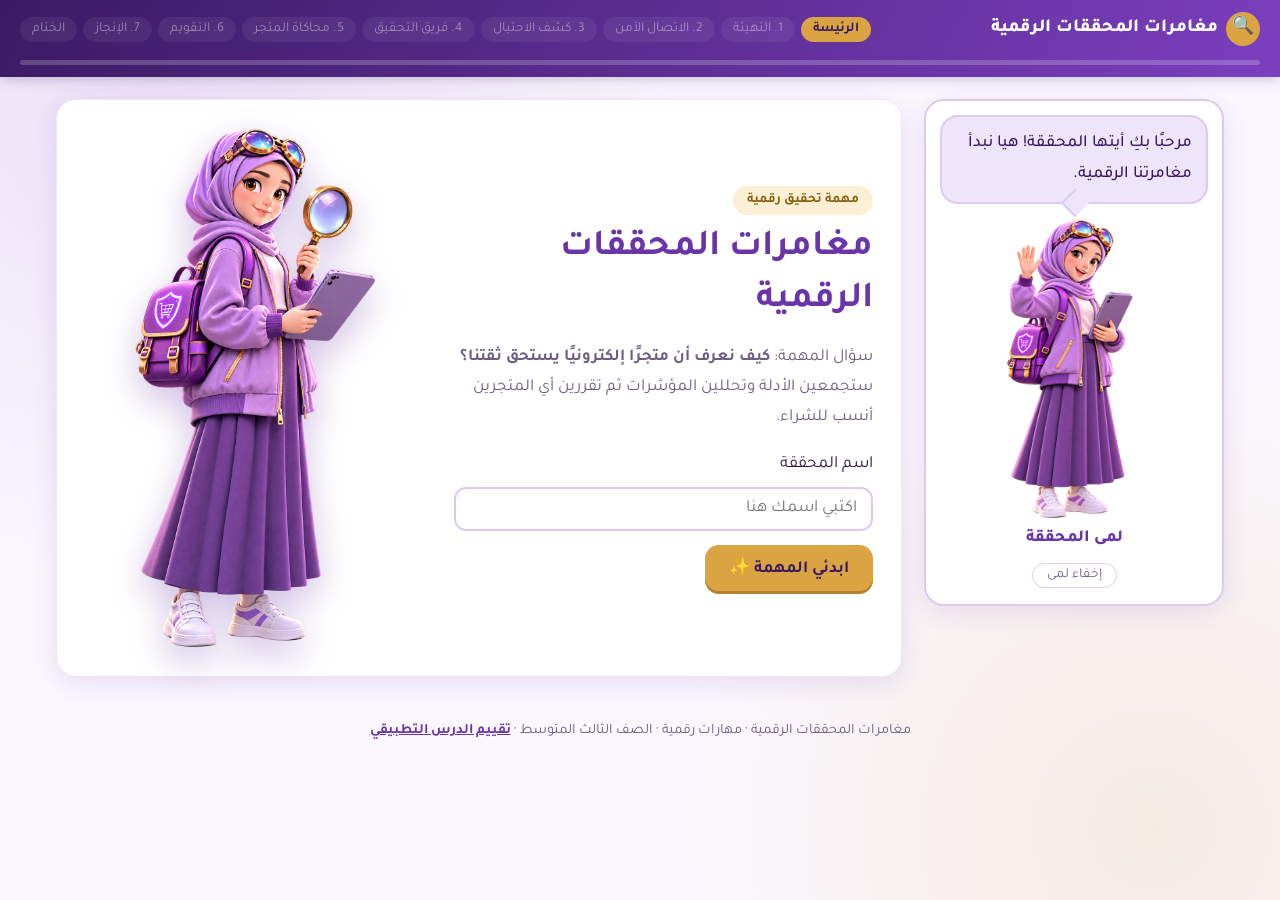
==== index.html @ a42b1c4d "إضافة موقع مغامرات المحققات الرقمية مع شخصية لمى ورابط تقييم الدرس Co-Authored-By: Claude Sonnet 5.5" ====
<!DOCTYPE html>
<html lang="ar" dir="rtl">
<head>
<meta charset="utf-8">
<meta name="viewport" content="width=device-width, initial-scale=1">
<title>مغامرات المحققات الرقمية</title>
<link rel="preconnect" href="https://fonts.googleapis.com">
<link href="https://fonts.googleapis.com/css2?family=Tajawal:wght@400;500;700;800&display=swap" rel="stylesheet">
<style>
:root{
  --p900:#3b1a63; --p700:#6a35a8; --p600:#7b3fbf; --p400:#a77ad8; --p200:#dccaf3; --p100:#efe5fa; --p50:#f8f3fd;
  --gold:#d9a441; --gold-soft:#fbf0d6;
  --ink:#2a1a3f; --muted:#6c5d82; --card:#ffffff; --bg:#faf7fe;
  --good:#1f8a5b; --good-bg:#e4f6ec; --bad:#c0392b; --bad-bg:#fdeaea; --warn-bg:#fff5dc;
  --radius:20px; --shadow:0 6px 24px rgba(106,53,168,.12);
}
*{box-sizing:border-box}
html{scroll-behavior:smooth}
body{margin:0;font-family:'Tajawal',system-ui,-apple-system,'Segoe UI',Tahoma,sans-serif;background:var(--bg);color:var(--ink);line-height:1.8;font-size:17px;
  background-image:radial-gradient(circle at 12% 8%,rgba(167,122,216,.18),transparent 38%),radial-gradient(circle at 90% 92%,rgba(217,164,65,.14),transparent 34%);background-attachment:fixed}
button{font-family:inherit;font-size:inherit;cursor:pointer}
input,textarea,select{font-family:inherit;font-size:inherit}
.topbar{background:linear-gradient(120deg,var(--p900),var(--p600));color:#fff;padding:12px 20px;display:flex;align-items:center;gap:14px;flex-wrap:wrap;position:sticky;top:0;z-index:20;box-shadow:0 2px 12px rgba(59,26,99,.25)}
.brand{font-weight:800;font-size:1.15rem;display:flex;align-items:center;gap:8px;margin-inline-end:auto}
.brand .dot{width:34px;height:34px;border-radius:50%;background:var(--gold);display:grid;place-items:center;font-size:1.1rem}
.stepper{display:flex;gap:6px;align-items:center;flex-wrap:wrap}
.step{border:0;background:rgba(255,255,255,.14);color:#fff;border-radius:999px;padding:4px 12px;font-size:.85rem;white-space:nowrap;transition:.2s}
.step[disabled]{opacity:.45;cursor:not-allowed}
.step.on{background:var(--gold);color:var(--p900);font-weight:700}
.step.done:not(.on){background:rgba(255,255,255,.3)}
.progress{height:5px;background:rgba(255,255,255,.2);width:100%;border-radius:4px;overflow:hidden}
.progress i{display:block;height:100%;background:var(--gold);width:0;transition:width .4s}
.layout{max-width:1200px;margin:22px auto;padding:0 16px;display:grid;grid-template-columns:300px 1fr;gap:22px;align-items:start}
.layout.no-luma{grid-template-columns:1fr}
.luma-col{position:sticky;top:96px}
.luma-card{background:var(--card);border:2px solid var(--p200);border-radius:var(--radius);padding:14px;box-shadow:var(--shadow);text-align:center;animation:pop .45s ease}
.luma-card .bubble{position:relative;background:var(--p100);border:2px solid var(--p200);border-radius:18px;padding:12px 14px;text-align:right;font-weight:500;color:var(--p900);margin-bottom:14px;min-height:64px}
.luma-card .bubble::after{content:"";position:absolute;bottom:-11px;right:46%;width:18px;height:18px;background:var(--p100);border-inline-end:2px solid var(--p200);border-bottom:2px solid var(--p200);transform:rotate(45deg)}
.luma-card .bubble.swap{animation:swap .45s ease}
.luma-img-wrap{height:300px;display:flex;align-items:flex-end;justify-content:center}
.luma-img-wrap img{max-width:100%;max-height:100%;object-fit:contain;animation:float 4s ease-in-out infinite}
.luma-fallback{width:140px;height:140px;border-radius:50%;background:var(--p100);display:grid;place-items:center;font-size:4rem}
.luma-name{font-weight:800;color:var(--p700);margin-top:6px}
.luma-hide{margin-top:8px;background:none;border:1px solid var(--p200);color:var(--muted);border-radius:999px;padding:3px 14px;font-size:.85rem}
.luma-show{position:fixed;inset-inline-start:16px;bottom:16px;z-index:30;border:0;background:var(--p600);color:#fff;border-radius:999px;padding:10px 18px;box-shadow:var(--shadow);font-weight:700;display:none}
.layout.no-luma ~ .luma-show,.luma-show.visible{display:block}
.stage{background:var(--card);border-radius:var(--radius);box-shadow:var(--shadow);padding:28px;min-height:420px;animation:rise .5s ease;border:1px solid var(--p100)}
.stage h1,.stage h2{color:var(--p700);margin:.2em 0 .4em;line-height:1.4}
.stage h2{font-size:1.6rem}
.chip{display:inline-block;background:var(--gold-soft);color:#8a5d0a;border-radius:999px;padding:2px 14px;font-weight:700;font-size:.85rem}
.lead{color:var(--muted);font-size:1.05rem}
.btn{border:0;border-radius:14px;padding:11px 24px;font-weight:700;background:var(--p600);color:#fff;transition:.2s;box-shadow:0 3px 0 var(--p700)}
.btn:hover{transform:translateY(-1px)}
.btn:active{transform:translateY(2px);box-shadow:none}
.btn.gold{background:var(--gold);color:var(--p900);box-shadow:0 3px 0 #b3822a}
.btn.ghost{background:var(--p50);color:var(--p700);box-shadow:none;border:2px solid var(--p200)}
.btn[disabled]{opacity:.45;cursor:not-allowed;transform:none}
.navrow{display:flex;justify-content:space-between;gap:12px;margin-top:26px;align-items:center;flex-wrap:wrap}
.gate{color:var(--muted);font-size:.9rem}
.hero{display:grid;grid-template-columns:1.2fr 1fr;gap:20px;align-items:center}
.hero-img{height:520px;display:flex;align-items:flex-end;justify-content:center}
.hero-img img{max-height:100%;max-width:100%;object-fit:contain;filter:drop-shadow(0 14px 18px rgba(106,53,168,.3));animation:float 5s ease-in-out infinite}
.hero h1{font-size:2.3rem}
.field{display:flex;flex-direction:column;gap:6px;margin:14px 0}
.field input,.field textarea,.field select{border:2px solid var(--p200);border-radius:12px;padding:10px 14px;background:#fff;color:var(--ink)}
.field input:focus,.field textarea:focus,.field select:focus{outline:3px solid rgba(123,63,191,.25);border-color:var(--p600)}
.grid2{display:grid;grid-template-columns:1fr 1fr;gap:16px}
.grid3{display:grid;grid-template-columns:repeat(3,1fr);gap:14px}
.card{border:2px solid var(--p100);border-radius:16px;padding:16px;background:var(--p50)}
.phone{max-width:340px;margin:12px auto;background:#1f1f2b;border-radius:30px;padding:14px;box-shadow:var(--shadow)}
.phone .msg{background:#fff;border-radius:18px;padding:14px;color:#222;font-size:.98rem}
.phone .msg b{color:#d6246e}
.opts{display:grid;gap:10px;margin:14px 0}
.opt{text-align:right;border:2px solid var(--p200);background:#fff;border-radius:14px;padding:12px 16px;color:var(--ink);transition:.15s;font-weight:500}
.opt:hover{border-color:var(--p600);background:var(--p50)}
.opt.sel{border-color:var(--p600);background:var(--p100);font-weight:700}
.opt.ok{border-color:var(--good);background:var(--good-bg)}
.opt.no{border-color:var(--bad);background:var(--bad-bg)}
.fb{border-radius:14px;padding:10px 14px;margin-top:8px;font-weight:500}
.fb.ok{background:var(--good-bg);color:#14633f}
.fb.no{background:var(--warn-bg);color:#7a5200}
.browser{border:2px solid var(--p200);border-radius:14px;overflow:hidden;background:#fff;margin:10px 0}
.browser .bar{display:flex;align-items:center;gap:10px;background:#eee7f7;padding:8px 12px;direction:ltr}
.browser .bar .lock{background:#fff;border-radius:999px;padding:4px 14px;flex:1;text-align:left;font-family:Consolas,monospace;font-size:.9rem;color:#222;overflow:auto;white-space:nowrap}
.browser .bar .lock span{color:var(--good)}
.browser .body{padding:10px 14px;color:var(--muted);font-size:.9rem}
.fake{border:3px dashed var(--p200);border-radius:16px;overflow:hidden;background:#fff}
.fake .bar{direction:ltr;background:#eee7f7;padding:8px 12px;font-family:Consolas,monospace;font-size:.85rem;display:flex;gap:8px;align-items:center}
.fake .page{padding:14px;display:grid;gap:10px}
.hot{border:2px dashed transparent;background:#fff;border-radius:12px;padding:10px 12px;text-align:right;width:100%;transition:.15s;color:var(--ink)}
.hot:hover{border-color:var(--p400);background:var(--p50)}
.hot.found{border:2px solid var(--bad);background:var(--bad-bg)}
.hot.plain-hit{border:2px solid var(--p200);background:var(--p50)}
.big-badge{font-size:2rem;font-weight:800;color:#d6246e}
.counter{font-weight:800;color:var(--p700)}
.pbar{height:12px;background:var(--p100);border-radius:999px;overflow:hidden;margin:6px 0 12px}
.pbar i{display:block;height:100%;background:linear-gradient(90deg,var(--p400),var(--gold));width:0;transition:width .4s}
.tabs{display:flex;gap:8px;margin-bottom:14px;flex-wrap:wrap}
.tab{border:2px solid var(--p200);background:#fff;border-radius:999px;padding:6px 18px;font-weight:700;color:var(--p700)}
.tab.on{background:var(--p600);color:#fff;border-color:var(--p600)}
.substeps{display:flex;gap:6px;flex-wrap:wrap;margin-bottom:14px}
.substeps span{font-size:.8rem;padding:3px 10px;border-radius:999px;background:var(--p100);color:var(--muted)}
.substeps span.on{background:var(--p600);color:#fff}
.substeps span.dn{background:var(--good-bg);color:var(--good)}
.obs{display:grid;gap:10px}
.obs button{text-align:right}
.obs .res{margin-top:6px;font-weight:500}
.tag{display:inline-block;border-radius:999px;padding:0 10px;font-size:.78rem;font-weight:700;margin-inline-start:6px}
.tag.good{background:var(--good-bg);color:var(--good)}
.tag.bad{background:var(--bad-bg);color:var(--bad)}
.crit{display:grid;grid-template-columns:1fr 170px;gap:12px;align-items:center;border-bottom:1px dashed var(--p200);padding:10px 0}
.role{cursor:pointer;text-align:center;border:2px solid var(--p200);border-radius:16px;padding:14px;background:#fff;transition:.15s}
.role.sel{border-color:var(--p600);background:var(--p100)}
.role .ico{font-size:2rem}
.cert{border:6px double var(--gold);border-radius:20px;padding:26px;text-align:center;background:linear-gradient(180deg,#fff,var(--gold-soft));margin-top:16px}
.cert h3{color:var(--p700);font-size:1.6rem;margin:.2em}
.stat{background:var(--p50);border:2px solid var(--p100);border-radius:14px;padding:10px;text-align:center}
.stat b{display:block;font-size:1.6rem;color:var(--p700)}
.footer{text-align:center;color:var(--muted);padding:20px;font-size:.9rem}
.confetti{position:fixed;inset:0;pointer-events:none;z-index:50;overflow:hidden}
.confetti i{position:absolute;top:-20px;width:10px;height:14px;border-radius:2px;animation:fall linear forwards}
@keyframes pop{from{transform:scale(.92);opacity:0}to{transform:none;opacity:1}}
@keyframes rise{from{transform:translateY(14px);opacity:0}to{transform:none;opacity:1}}
@keyframes swap{0%{transform:scale(.96);opacity:.3}100%{transform:none;opacity:1}}
@keyframes float{0%,100%{transform:translateY(0)}50%{transform:translateY(-6px)}}
@keyframes fall{to{transform:translateY(110vh) rotate(540deg);opacity:.9}}
@media (max-width:900px){
  .layout{grid-template-columns:1fr}
  .luma-col{position:static}
  .luma-card{display:grid;grid-template-columns:110px 1fr;gap:10px;align-items:center;text-align:right;padding:10px}
  .luma-card .bubble{margin:0;order:2}
  .luma-card .bubble::after{display:none}
  .luma-img-wrap{height:150px;order:1}
  .luma-name{display:none}
  .luma-hide{order:3;grid-column:1/-1;justify-self:center}

  .hero{grid-template-columns:1fr}
  .hero-img{height:360px;order:-1}
  .grid2,.grid3{grid-template-columns:1fr}
  .crit{grid-template-columns:1fr}
  .stage{padding:18px}
}
@media (prefers-reduced-motion:reduce){*{animation:none!important;transition:none!important}}
@media print{.topbar,.luma-col,.navrow,.luma-show,.no-print{display:none!important}.layout{display:block}.stage{box-shadow:none;border:0}}
</style>
</head>
<body>
<header class="topbar">
  <div class="brand"><span class="dot">🔍</span> مغامرات المحققات الرقمية</div>
  <nav class="stepper" id="stepper" aria-label="محطات الرحلة"></nav>
  <div class="progress"><i id="prog"></i></div>
</header>

<div class="layout" id="layout">
  <aside class="luma-col" id="lumaCol" aria-live="polite">
    <div class="luma-card" id="lumaCard">
      <div class="bubble" id="lumaBubble"></div>
      <div class="luma-img-wrap" id="lumaImg"></div>
      <div class="luma-name">لمى المحققة</div>
      <button class="luma-hide" data-act="hideLuma">إخفاء لمى</button>
    </div>
  </aside>
  <main class="stage" id="stage"></main>
</div>
<button class="luma-show" id="lumaShow" data-act="showLuma">🕵️‍♀️ إظهار لمى</button>
<div class="footer">مغامرات المحققات الرقمية · مهارات رقمية · الصف الثالث المتوسط · <a href="https://forms.cloud.microsoft/r/Y5Jg18qdd6" target="_blank" rel="noopener noreferrer" style="color:var(--p700);font-weight:700">تقييم الدرس التطبيقي</a></div>

<script>
/* ========== إعدادات ========== */
// ضعي هنا رابط تطبيق الويب (Google Apps Script) لحفظ النتائج في جدول Google Sheets. اتركيه فارغًا لتعطيل الإرسال.
const SHEET_ENDPOINT = '';
// رابط استمارة تقييم الدرس التطبيقي (التعاملات الآمنة عبر الإنترنت)
const EVAL_URL = 'https://forms.cloud.microsoft/r/Y5Jg18qdd6';
// مجلد الصور: ضعي صور لمى داخل المجلد assets بهذه الأسماء (png)
const IMG = {
  welcome:'assets/luma-welcome.png',
  thinking:'assets/luma-thinking.png',
  clue:'assets/luma-clue-detection.png',
  encourage:'assets/luma-encouragement.png',
  achieve:'assets/luma-achievement.png',
  goodbye:'assets/luma-goodbye.png',
  main:'assets/luma-main.png'
};

/* ========== بيانات المحتوى ========== */
const CLUES = [
  {id:'domain', real:true, label:'عنوان الموقع', text:'العنوان مكتوب بحرف مبدّل برقم (stars-d1scounts) ليشبه اسمًا مشهورًا. هذا دليل مهم!'},
  {id:'disc',   real:true, label:'خصم 90%', text:'خصم ضخم على كل شيء لا يتناسب مع أسعار السوق، وهذا يستدرج المشتري.'},
  {id:'timer',  real:true, label:'العدّاد التنازلي', text:'العدّاد يضغط عليكِ لتشتري بسرعة قبل أن تتحققي.'},
  {id:'pay',    real:true, label:'وسيلة الدفع', text:'التحويل لحساب شخصي فقط، ولا توجد بوابة دفع ولا حماية للمشتري.'},
  {id:'seller', real:true, label:'بيانات البائع', text:'لا يوجد اسم منشأة ولا سجل تجاري ولا عنوان واضح.'},
  {id:'rev',    real:true, label:'التقييمات', text:'كلها خمس نجوم وبصياغة متشابهة تقريبًا، وقد تكون مكتوبة بغرض الإقناع.'},
  {id:'ret',    real:true, label:'سياسة الاسترجاع', text:'لا توجد سياسة استرجاع أو استبدال، فلو وصلكِ منتج سيئ فلن تجدي حلًا.'},
  {id:'logo',   real:false, label:'شعار المتجر', text:'الشعار عنصر عادي في أي متجر، وحده لا يثبت شيئًا. ابحثي عن مؤشر يدعو للشك.'},
  {id:'menu',   real:false, label:'قائمة الأقسام', text:'وجود أقسام للمنتجات أمر طبيعي. تابعي البحث عن الأدلة.'}
];

const STORES = {
  A:{ name:'متجر لمسة أناقة', domain:'https://lamsat-anaqa.example', ok:true, tag:'عبايات وإكسسوارات', offer:'خصم 15% على المجموعة الجديدة',
    steps:{
      front:[
        {k:'a1',label:'عنوان الموقع',pol:'good',text:'العنوان واضح ومنسجم مع اسم المتجر، والاتصال مشفر (HTTPS).'},
        {k:'a2',label:'العروض والأسعار',pol:'good',text:'خصم معتدل 15% وأسعار قريبة من أسعار السوق، دون ضغط للشراء.'},
        {k:'a3',label:'التصميم واللغة',pol:'good',text:'صور واقعية للمنتجات ووصف مفصّل بلغة سليمة.'}],
      seller:[
        {k:'a4',label:'من نحن',pol:'good',text:'تعرض الصفحة اسم المنشأة ورقم السجل التجاري ومدينة المتجر.'},
        {k:'a5',label:'وسائل التواصل',pol:'good',text:'بريد رسمي ورقم هاتف وساعات عمل واضحة.'},
        {k:'a6',label:'آراء العملاء',pol:'good',text:'تقييمات متنوعة بعضها يذكر ملاحظات، ومرتبطة بمنتجات فعلية.'}],
      pay:[
        {k:'a7',label:'وسائل الدفع',pol:'good',text:'مدى وبطاقات ائتمانية عبر بوابة دفع، مع خيار الدفع عند الاستلام.'},
        {k:'a8',label:'سياسة الخصوصية',pol:'good',text:'سياسة واضحة توضح كيف تُستخدم بياناتك ولا تطلب أكثر من اللازم.'},
        {k:'a9',label:'الاسترجاع',pol:'good',text:'سياسة استرجاع واضحة خلال 7 أيام.'}]
    }},
  B:{ name:'متجر خصومات النجوم', domain:'https://stars-d1scounts.example', ok:false, tag:'أجهزة وإلكترونيات', offer:'خصم 90% · ينتهي العرض خلال 09:59',
    steps:{
      front:[
        {k:'b1',label:'عنوان الموقع',pol:'bad',text:'العنوان فيه حرف مبدّل برقم رغم وجود HTTPS، ليشبه اسمًا مألوفًا.'},
        {k:'b2',label:'العروض والأسعار',pol:'bad',text:'خصم 90% مع عدّاد تنازلي يضغط للشراء السريع.'},
        {k:'b3',label:'التصميم واللغة',pol:'bad',text:'صور منسوخة من مواقع أخرى وأخطاء لغوية متعددة.'}],
      seller:[
        {k:'b4',label:'من نحن',pol:'bad',text:'لا توجد بيانات عن البائع ولا رقم سجل تجاري.'},
        {k:'b5',label:'وسائل التواصل',pol:'bad',text:'نموذج تواصل بلا رد، ولا يوجد عنوان أو هاتف.'},
        {k:'b6',label:'آراء العملاء',pol:'bad',text:'كل التقييمات خمس نجوم وبصياغة متشابهة تقريبًا.'}],
      pay:[
        {k:'b7',label:'وسائل الدفع',pol:'bad',text:'التحويل البنكي لحساب شخصي هو الخيار الوحيد.'},
        {k:'b8',label:'سياسة الخصوصية',pol:'bad',text:'لا توجد سياسة خصوصية، ويطلب بيانات بطاقتك دون توضيح.'},
        {k:'b9',label:'الاسترجاع',pol:'bad',text:'لا توجد سياسة استرجاع أو استبدال.'}]
    }}
};
const CRITERIA = [
  {k:'sec', label:'الاتصال الآمن والعنوان', from:'واجهة المتجر'},
  {k:'sell',label:'وضوح بيانات البائع', from:'بيانات البائع'},
  {k:'pay', label:'الدفع والخصوصية والاسترجاع', from:'الدفع والخصوصية'},
  {k:'cred',label:'مصداقية العروض والتقييمات', from:'العروض وآراء العملاء'}
];
const SIM_STEPS = [
  {key:'front', title:'فحص الواجهة', img:'clue', say:'ابدئي بفحص واجهة المتجر.'},
  {key:'seller',title:'بيانات البائع', img:'clue', say:'هل وجدتِ معلومات واضحة عن البائع؟'},
  {key:'pay',   title:'الدفع والخصوصية', img:'clue', say:'تحققي من وسائل الدفع وسياسة الخصوصية.'},
  {key:'notes', title:'جمع الأدلة', img:'thinking', say:'سجلي ملاحظاتك، ولا تعتمدي على الانطباع وحده.'},
  {key:'rate',  title:'تقييم المعايير', img:'thinking', say:'اختاري الدرجة التي تدعمها الأدلة.'},
  {key:'rec',   title:'التوصية', img:'thinking', say:'ما الدليل الأقوى الذي استندتِ إليه في قرارك؟'}
];
const QUIZ = [
  {id:'q1', q:'متجر يعرض رمز القفل (HTTPS). ماذا نستنتج؟',
   o:['المتجر موثوق وآمن للشراء بالتأكيد','الاتصال مشفر فقط، ولا بد من فحص أدلة أخرى','المتجر معتمد من جهة حكومية','لا حاجة لفحص أي شيء بعد ذلك'], a:1,
   h:['فكري: هل القفل يتحدث عن الاتصال أم عن أمانة البائع؟','تذكري كلام لمى: التشفير لا يعني بالضرورة أن المتجر موثوق.'],
   e:'HTTPS يحمي البيانات أثناء انتقالها فقط، أما موثوقية المتجر فتُعرف بالأدلة الأخرى.'},
  {id:'q2', q:'أي مجموعة من الأدلة تشير إلى احتمال الاحتيال بقوة أكبر؟',
   o:['شعار جميل وأقسام مرتبة','خصم 90% مع التحويل لحساب شخصي فقط وغياب بيانات البائع','وجود صور للمنتجات','وجود أكثر من لون في التصميم'], a:1,
   h:['ابحثي عن أدلة تتعلق بالمال والبائع معًا.','ثلاثة مؤشرات مقلقة مجتمعة أقوى من مؤشر واحد.'],
   e:'اجتماع الخصم الضخم مع الدفع غير المحمي وغياب البائع يعطي دليلًا قويًا.'},
  {id:'q3', q:'ما الخطوة الصحيحة قبل إصدار التوصية بشأن متجر؟',
   o:['الاعتماد على أول انطباع','سؤال صديقة واحدة فقط','جمع الأدلة ثم تقييم كل معيار بما يدعمه الدليل','اختيار المتجر الأرخص'], a:2,
   h:['المحققة المتميزة لا تتسرع في الحكم.','ما الذي تفعله المحققة أولًا؟'],
   e:'القرار الواعي يقوم على أدلة مسجلة ومقيّمة، وليس على الانطباع.'},
  {id:'q4', q:'أي وسيلة دفع تمنح المشتري حماية أكبر؟',
   o:['تحويل بنكي لحساب شخصي','بطاقة عبر بوابة دفع موثوقة أو الدفع عند الاستلام','إرسال رقم البطاقة عبر الرسائل','أي وسيلة يطلبها البائع'], a:1,
   h:['أيها يمكن مراجعته أو استرداده إذا حدثت مشكلة؟','فكري في وسيلة تحمي الطرفين.'],
   e:'بوابات الدفع الموثوقة والدفع عند الاستلام يوفران حماية أكبر من التحويل لحساب شخصي.'},
  {id:'q5', q:'لماذا تهمّنا سياسة الاسترجاع وسياسة الخصوصية؟',
   o:['لأنها تزيّن الموقع فقط','لأنها تبيّن حقوقنا وكيف تُستخدم بياناتنا','لأنها تقلل سعر المنتج','ليس لها أي أهمية'], a:1,
   h:['ماذا لو وصل المنتج معيبًا؟','وماذا عن بياناتك الشخصية؟'],
   e:'وجود السياستين دليل على جدية البائع، وتوضحان حقوق المشتري وحدود استخدام بياناته.'}
];
const HTTPS_Q = {id:'https', q:'كلا الموقعين أعلاه يعرض قفل HTTPS. ماذا يعني ذلك؟',
  o:['أن كلا المتجرين موثوقان','أن الاتصال بكل منهما مشفر، لكن موثوقية المتجر تحتاج أدلة أخرى','أن الموقع الأول فقط آمن','أن الموقع الثاني يتبع جهة رسمية'], a:1,
  h:['القفل يحمي «الطريق» بين جهازك والموقع، فهل يحمي «البائع» نفسه؟','تذكري: هناك فرق بين تشفير الاتصال وموثوقية المتجر.'],
  e:'التشفير يحمي البيانات أثناء النقل فقط، أما صدق البائع فنعرفه من العنوان والبيانات والدفع والسياسات.'};
const ROLES = [
  {k:'lead', ico:'🧭', n:'قائدة الفريق', d:'تنظم الوقت وتوزع المهام'},
  {k:'doc',  ico:'📝', n:'موثّقة الأدلة', d:'تسجل كل دليل بدقة'},
  {k:'res',  ico:'🔎', n:'باحثة المؤشرات', d:'تفحص الروابط وبيانات البائع'},
  {k:'pres', ico:'🎤', n:'مقدّمة التوصية', d:'تعرض قرار الفريق وأدلته'}
];
const STATIONS = [
  {n:'الرئيسة'},{n:'التهيئة'},{n:'الاتصال الآمن'},{n:'كشف الاحتيال'},{n:'فريق التحقيق'},
  {n:'محاكاة المتجر'},{n:'التقويم'},{n:'الإنجاز'},{n:'الختام'}
];
const ENTER = [
  {img:'welcome', t:'مرحبًا بكِ أيتها المحققة! هيا نبدأ مغامرتنا الرقمية.'},
  {img:'thinking',t:'وصلتني رسالة عن متجر يقدم خصومات مذهلة! هل يمكنكِ مساعدتي في اكتشاف ما إذا كان آمنًا؟'},
  {img:'clue', t:'لاحظي وجود HTTPS، لكن تذكري أن تشفير الاتصال لا يعني بالضرورة أن المتجر موثوق.'},
  {img:'clue', t:'توقفي قليلًا! هل تحققتِ من عنوان الموقع وبيانات البائع؟'},
  {img:'thinking', t:'المحققة المتميزة لا تتسرع في الحكم؛ بل تجمع الأدلة أولًا.'},
  {img:'clue', t:'ابدئي بفحص واجهة المتجر.'},
  {img:'encourage', t:'اقتربتِ من إنهاء المهمة! أجيبي عن الأسئلة لتكتشفي مدى تمكنكِ من مهارات المحققة الرقمية.'},
  {img:'achieve', t:'أحسنتِ أيتها المحققة! لقد جمعتِ الأدلة، وحللتِ المؤشرات، واتخذتِ قرارًا واعيًا.'},
  {img:'goodbye', t:'شكرًا لمرافقتي في هذه الرحلة. تذكري دائمًا: تحققي قبل أن تثقي، وفكري قبل أن تشتري.'}
];

/* ========== الحالة ========== */
const S = {
  i:0, name:'', guess:null, max:0,
  clues:new Set(), plainHits:new Set(),
  mcq:{}, role:null, ready:false,
  tab:'A', sim:{A:newSim(), B:newSim()},
  quizFirst:0, sent:false
};
function newSim(){return {step:0, seen:{}, note:'', rating:{}, rtries:0, rec:'', strong:'', why:'', ctries:0, done:false, ok:false, msg:'', msgType:''}}
const $ = s => document.querySelector(s);
const esc = s => String(s).replace(/[&<>"']/g, c => ({'&':'&amp;','<':'&lt;','>':'&gt;','"':'&quot;',"'":'&#39;'}[c]));
const nm = () => S.name.trim() || 'المحققة';

/* ========== لمى ========== */
let lumaHidden = false;
function lumaImg(key){
  const src = IMG[key];
  return `<img src="${src}" alt="لمى المحققة" onerror="this.outerHTML='<div class=&quot;luma-fallback&quot;>🕵️‍♀️</div>'">`;
}
function luma(key, text){
  $('#lumaImg').innerHTML = lumaImg(key);
  const b = $('#lumaBubble');
  b.textContent = text;
  b.classList.remove('swap'); void b.offsetWidth; b.classList.add('swap');
}
function setLumaHidden(h){
  lumaHidden = h;
  $('#lumaCol').style.display = h ? 'none' : '';
  $('#layout').classList.toggle('no-luma', h);
  $('#lumaShow').classList.toggle('visible', h);
}

/* ========== المحطات: تحقق الإكمال ========== */
function done(i){
  switch(i){
    case 0: return true;
    case 1: return S.guess !== null;
    case 2: return !!(S.mcq.https && S.mcq.https.solved);
    case 3: return S.clues.size >= 5;
    case 4: return !!(S.role && S.ready);
    case 5: return S.sim.A.done && S.sim.B.done;
    case 6: return QUIZ.every(q => S.mcq[q.id] && S.mcq[q.id].solved);
    case 7: return true;
    default: return true;
  }
}
const GATE = {
  1:'اختاري رأيك المبدئي لتكملي.',
  2:'أجيبي عن السؤال لتنتقلي.',
  3:'اكتشفي 5 أدلة على الأقل لتكملي.',
  4:'اختاري دورك ثم أكدي جاهزية الفريق.',
  5:'أنهي تقييم المتجرين لتكملي.',
  6:'أجيبي عن جميع الأسئلة لتكملي.'
};

/* ========== مكوّنات مشتركة ========== */
function mcqHtml(q){
  const st = S.mcq[q.id] || {};
  const opts = q.o.map((t,idx)=>{
    let cls='opt';
    if(st.solved && idx===q.a) cls+=' ok';
    else if(st.sel===idx && st.checked && !st.solved) cls+=' no';
    else if(st.sel===idx) cls+=' sel';
    return `<button class="${cls}" data-act="pick" data-q="${q.id}" data-i="${idx}" ${st.solved?'disabled':''}>${esc(t)}</button>`;
  }).join('');
  let fb='';
  if(st.solved) fb = `<div class="fb ok">✔ إجابة صحيحة. ${esc(q.e)}</div>`;
  else if(st.hint) fb = `<div class="fb no">💡 ${esc(st.hint)}</div>`;
  const btn = st.solved ? '' : `<button class="btn" data-act="check" data-q="${q.id}" ${st.sel===undefined?'disabled':''}>تحققي</button>`;
  return `<div class="mcq"><p><b>${esc(q.q)}</b></p><div class="opts">${opts}</div>${btn}${fb}</div>`;
}
function checkMcq(q){
  const st = S.mcq[q.id] || (S.mcq[q.id]={});
  st.tries = (st.tries||0)+1; st.checked=true;
  if(st.sel===q.a){
    st.solved=true; st.hint='';
    if(st.tries===1 && q.id.startsWith('q')) S.quizFirst++;
    luma('encourage', pick(['أحسنتِ! إجابة صحيحة، استمري.','رائع! هكذا تفكر المحققة.','ممتاز، دليلك سليم!']));
    burst(12);
  }else{
    if(st.tries>=3){ st.solved=true; st.hint=''; st.revealed=true; luma('encourage','لا بأس، المحققات يتعلمن من المحاولة. راجعي الشرح وتابعي.'); }
    else{
      st.hint = q.h[Math.min(st.tries-1,q.h.length-1)];
      luma('encourage', st.tries===1 ? 'قريبة! جربي مرة أخرى بعد هذا التلميح.' : 'لا تيأسي، لديكِ توجيه إضافي الآن.');
    }
  }
}
const pick = a => a[Math.floor(Math.random()*a.length)];
function burst(n){
  if(window.matchMedia('(prefers-reduced-motion:reduce)').matches) return;
  const c=document.createElement('div'); c.className='confetti';
  const cols=['#7b3fbf','#d9a441','#a77ad8','#f5d98a','#dccaf3'];
  for(let k=0;k<n;k++){const i=document.createElement('i');i.style.left=Math.random()*100+'%';i.style.background=cols[k%cols.length];i.style.animationDuration=(2+Math.random()*2)+'s';i.style.animationDelay=(Math.random()*.4)+'s';c.appendChild(i)}
  document.body.appendChild(c); setTimeout(()=>c.remove(),4500);
}

/* ========== عرض المحطات ========== */
function renderStage(){
  const i=S.i, el=$('#stage');
  let h='';
  if(i===0) h=vHome();
  else if(i===1) h=vIntro();
  else if(i===2) h=vSecure();
  else if(i===3) h=vFraud();
  else if(i===4) h=vTeam();
  else if(i===5) h=vSim();
  else if(i===6) h=vQuiz();
  else if(i===7) h=vAchieve();
  else h=vBye();
  if(i>0 && i<8) h += navRow();
  el.innerHTML = h;
  renderStepper();
}
function navRow(){
  const ok = done(S.i);
  return `<div class="navrow no-print">
    <button class="btn ghost" data-act="prev">→ السابق</button>
    <span class="gate">${ok?'':(GATE[S.i]||'')}</span>
    <button class="btn gold" data-act="next" ${ok?'':'disabled'}>${S.i===7?'إلى الختام ←':'التالي ←'}</button>
  </div>`;
}
function renderStepper(){
  $('#stepper').innerHTML = STATIONS.map((s,idx)=>{
    const locked = idx>S.max;
    return `<button class="step ${idx===S.i?'on':''} ${idx<S.max&&done(idx)?'done':''}" data-act="goto" data-i="${idx}" ${locked?'disabled':''}>${idx>0&&idx<8?idx+'. ':''}${s.n}</button>`;
  }).join('');
  $('#prog').style.width = (S.i/(STATIONS.length-1)*100)+'%';
}
function go(i){
  S.i=i; S.max=Math.max(S.max,i);
  const e=ENTER[i]; luma(e.img, e.t);
  renderStage(); window.scrollTo({top:0,behavior:'smooth'});
  if(i===5) simLuma();
  if(i===7){burst(40); sendResults();}
}

/* 0 الرئيسة */
function vHome(){
  return `<div class="hero">
    <div>
      <span class="chip">مهمة تحقيق رقمية</span>
      <h1>مغامرات المحققات الرقمية</h1>
      <p class="lead">سؤال المهمة: <b>كيف نعرف أن متجرًا إلكترونيًا يستحق ثقتنا؟</b><br>ستجمعين الأدلة وتحللين المؤشرات ثم تقررين أي المتجرين أنسب للشراء.</p>
      <div class="field"><label for="nm">اسم المحققة</label><input id="nm" data-bind="name" value="${esc(S.name)}" placeholder="اكتبي اسمك هنا" maxlength="30"></div>
      <button class="btn gold" data-act="start">ابدئي المهمة ✨</button>
    </div>
    <div class="hero-img">${lumaImg('main')}</div>
  </div>`;
}

/* 1 التهيئة */
function vIntro(){
  const g=(k,t)=>`<button class="opt ${S.guess===k?'sel':''}" data-act="guess" data-k="${k}">${t}</button>`;
  return `<span class="chip">المحطة 1</span><h2>التهيئة: رسالة مريبة</h2>
  <p class="lead">وصلت رسالة إلى جوال لمى. اقرئيها بعناية.</p>
  <div class="phone"><div class="msg">🎉 <b>خصومات النجوم</b><br>خصم <b>80%</b> على جميع الأجهزة اليوم فقط!<br>اضغطي على الرابط واحجزي قبل نفاد الكمية.<br><small style="color:#888">stars-d1scounts.example</small></div></div>
  <p><b>ما رأيك المبدئي في هذا المتجر يا ${esc(nm())}؟</b></p>
  <div class="opts">${g('safe','يبدو آمنًا، فالعرض مغرٍ')}${g('unsafe','يبدو مريبًا')}${g('unknown','لا أعرف بعد، أحتاج إلى أدلة')}</div>
  ${S.guess?`<div class="fb ok">سجّلنا رأيك الأول. في نهاية الرحلة سنقارنه بما كشفته الأدلة.</div>`:''}`;
}

/* 2 الاتصال الآمن */
function vSecure(){
  return `<span class="chip">المحطة 2</span><h2>الاتصال الآمن</h2>
  <p class="lead">انظري إلى شريط العنوان في متصفحين، وأجيبي عن السؤال.</p>
  <div class="grid2">
    <div class="browser"><div class="bar"><div class="lock"><span>🔒</span> https://lamsat-anaqa.example</div></div><div class="body">المتصفح الأول</div></div>
    <div class="browser"><div class="bar"><div class="lock"><span>🔒</span> https://stars-d1scounts.example</div></div><div class="body">المتصفح الثاني</div></div>
  </div>
  <div class="card"><b>ماذا يفعل HTTPS؟</b> يشفّر البيانات بين جهازك والموقع حتى لا يقرأها طرف ثالث، لكنه لا يفحص أمانة البائع.</div>
  ${mcqHtml(HTTPS_Q)}`;
}

/* 3 كشف الاحتيال */
function vFraud(){
  const n=S.clues.size;
  const H=(id,inner)=>{
    const c=CLUES.find(x=>x.id===id); const f=S.clues.has(id)||S.plainHits.has(id);
    return `<button class="hot ${S.clues.has(id)?'found':S.plainHits.has(id)?'plain-hit':''}" data-act="clue" data-id="${id}">${inner}${S.clues.has(id)?` <span class="tag bad">دليل ✔</span>`:''}</button>`;
  };
  return `<span class="chip">المحطة 3</span><h2>كشف الاحتيال</h2>
  <p class="lead">انقري على العناصر في صفحة المتجر المشبوه لتكتشفي الأدلة. مطلوب 5 أدلة على الأقل (يوجد 7).</p>
  <div class="counter">الأدلة المكتشفة: ${n} / 7</div><div class="pbar"><i style="width:${n/7*100}%"></i></div>
  <div class="fake">
    <div class="bar">${S.clues.has('domain')?'':''}<span>🔒</span> <span>https://stars-d1scounts.example</span></div>
    <div class="page">
      ${H('domain','<b>⭐ متجر خصومات النجوم</b> — عنوان الموقع في الأعلى')}
      <div class="grid2">${H('logo','🛍️ شعار المتجر')}${H('menu','📂 الأقسام: هواتف · حواسيب · ساعات')}</div>
      ${H('disc','<span class="big-badge">-90%</span> على كل الأجهزة')}
      ${H('timer','⏰ ينتهي العرض خلال <b>09:59</b>')}
      <div class="grid2">${H('seller','🏢 من نحن: «نحن أفضل متجر»')}${H('ret','↩️ الاسترجاع')}</div>
      ${H('rev','⭐⭐⭐⭐⭐ «ممتاز جدا اشتريت وعجبني» ×12')}
      ${H('pay','💳 الدفع: حوّلي المبلغ إلى الحساب الشخصي المذكور')}
    </div>
  </div>
  ${S.clues.size>=5?`<div class="fb ok">أحسنتِ! جمعتِ ما يكفي من الأدلة. يمكنكِ الاستمرار أو البحث عن الباقي.</div>`:''}`;
}

/* 4 فريق التحقيق */
function vTeam(){
  const roles=ROLES.map(r=>`<div class="role ${S.role===r.k?'sel':''}" data-act="role" data-k="${r.k}"><div class="ico">${r.ico}</div><b>${r.n}</b><div style="font-size:.9rem;color:var(--muted)">${r.d}</div></div>`).join('');
  return `<span class="chip">المحطة 4</span><h2>فريق التحقيق</h2>
  <div class="card"><b>المهمة:</b> «أي المتجرين يستحق ثقتنا؟» ستفحصين متجرين: <b>${STORES.A.name}</b> و<b>${STORES.B.name}</b>، ثم يتخذ فريقكن توصية مبنية على الأدلة.</div>
  <div class="grid3" style="margin:14px 0">
    <div class="stat"><b>1</b>افحصي الواجهة والبائع والدفع</div>
    <div class="stat"><b>2</b>سجلي الأدلة وقيّمي المعايير</div>
    <div class="stat"><b>3</b>اصدري توصية وبرّريها</div>
  </div>
  <p><b>اختاري دورك في الفريق:</b></p><div class="grid2">${roles}</div>
  <div class="field"><label><input type="checkbox" data-act="ready" ${S.ready?'checked':''} style="width:20px;height:20px;vertical-align:middle"> فريقي جاهز لبدء التحقيق</label></div>`;
}

/* 5 المحاكاة */
function vSim(){
  const k=S.tab, st=S.sim[k], store=STORES[k];
  const tabs=['A','B'].map(x=>`<button class="tab ${S.tab===x?'on':''}" data-act="tab" data-k="${x}">${STORES[x].name} ${S.sim[x].done?'✔':''}</button>`).join('');
  const subs=SIM_STEPS.map((s,idx)=>`<span class="${idx===st.step?'on':idx<st.step||st.done?'dn':''}">${idx+1}. ${s.title}</span>`).join('');
  let body='';
  if(st.done){
    body=`<div class="fb ok"><b>اكتمل تقييم ${store.name}!</b> توصيتك: ${st.rec==='buy'?'يمكن الشراء بحذر وبعد التحقق':'عدم الشراء'}. دليلك الأقوى: ${esc(st.strong)}.</div>
    ${S.sim.A.done&&S.sim.B.done?'':`<p>بقي تقييم المتجر الآخر، اختاريه من الأعلى.</p>`}`;
  }else{
    const s=SIM_STEPS[st.step];
    if(['front','seller','pay'].includes(s.key)) body=simObs(store,st,s.key);
    else if(s.key==='notes') body=simNotes(store,st);
    else if(s.key==='rate') body=simRate(store,st);
    else body=simRec(store,st);
  }
  return `<span class="chip">المحطة 5</span><h2>محاكاة المتجر الإلكتروني</h2>
  <div class="tabs">${tabs}</div>
  <div class="card" style="margin-bottom:12px"><b>${store.name}</b> · ${store.tag}<br><span style="direction:ltr;display:inline-block;color:var(--muted)">${store.domain}</span> · ${store.offer}</div>
  <div class="substeps">${subs}</div>${body}`;
}
function simObs(store,st,key){
  const items=store.steps[key];
  const all=items.every(it=>st.seen[it.k]);
  const btns=items.map(it=>`<div><button class="opt" data-act="inspect" data-k="${it.k}" ${st.seen[it.k]?'disabled':''}>🔎 افحصي: ${it.label}</button>
    ${st.seen[it.k]?`<div class="res fb ${it.pol==='good'?'ok':'no'}">${it.text} <span class="tag ${it.pol}">${it.pol==='good'?'مؤشر مطمئن':'مؤشر مقلق'}</span></div>`:''}</div>`).join('');
  return `<p class="lead">افحصي كل عنصر لتعرفي ما يخفيه.</p><div class="obs">${btns}</div>
    <div class="navrow"><span></span><button class="btn" data-act="simnext" ${all?'':'disabled'}>الخطوة التالية ←</button></div>`;
}
function evidenceOf(store,st){
  const out=[]; ['front','seller','pay'].forEach(g=>store.steps[g].forEach(it=>{if(st.seen[it.k])out.push(it)})); return out;
}
function simNotes(store,st){
  const ev=evidenceOf(store,st);
  const list=ev.map(it=>`<li>${it.label}: ${it.text} <span class="tag ${it.pol}">${it.pol==='good'?'+':'−'}</span></li>`).join('');
  return `<p class="lead">هذه الأدلة التي جمعتِها:</p><ul>${list}</ul>
  <div class="field"><label>ملاحظاتك: ما أبرز ما لفت انتباهك؟ (جملة واحدة على الأقل)</label><textarea rows="3" data-bind="note" placeholder="اكتبي ملاحظتك هنا">${esc(st.note)}</textarea></div>
  <div class="navrow"><span></span><button class="btn" data-act="simnext" ${st.note.trim().length>=8?'':'disabled'}>الخطوة التالية ←</button></div>`;
}
function simRate(store,st){
  const rows=CRITERIA.map(c=>`<div class="crit"><div><b>${c.label}</b><div style="font-size:.85rem;color:var(--muted)">استندي إلى أدلة: ${c.from}</div></div>
    <select data-bind="rate" data-c="${c.k}"><option value="">اختاري الدرجة</option><option value="1" ${st.rating[c.k]==='1'?'selected':''}>1 · ضعيف</option><option value="2" ${st.rating[c.k]==='2'?'selected':''}>2 · متوسط</option><option value="3" ${st.rating[c.k]==='3'?'selected':''}>3 · قوي</option></select></div>`).join('');
  const complete=CRITERIA.every(c=>st.rating[c.k]);
  return `<p class="lead">قيّمي المتجر في كل معيار بحسب ما سجلتِه من أدلة.</p>${rows}
  ${st.msg?`<div class="fb ${st.msgType}">${st.msg}</div>`:''}
  <div class="navrow"><span></span><button class="btn" data-act="checkrate" ${complete?'':'disabled'}>تحققي من تقييمي</button></div>`;
}
function simRec(store,st){
  const ev=evidenceOf(store,st);
  const opts=ev.map(it=>`<option value="${esc(it.label+': '+it.text)}" ${st.strong===it.label+': '+it.text?'selected':''}>${it.label} — ${it.text}</option>`).join('');
  const r=(v,t)=>`<button class="opt ${st.rec===v?'sel':''}" data-act="rec" data-v="${v}">${t}</button>`;
  const ok=st.rec&&st.strong&&st.why.trim().length>=10;
  return `<p class="lead">حان وقت القرار.</p>
  <div class="opts">${r('buy','أنصح بالشراء من هذا المتجر بحذر')}${r('avoid','لا أنصح بالشراء من هذا المتجر')}</div>
  <div class="field"><label>الدليل الأقوى الذي استندتِ إليه</label><select data-bind="strong"><option value="">اختاري دليلًا</option>${opts}</select></div>
  <div class="field"><label>اشرحي قرارك في جملة أو جملتين</label><textarea rows="3" data-bind="why" placeholder="لأنني وجدت أن...">${esc(st.why)}</textarea></div>
  ${st.msg?`<div class="fb ${st.msgType}">${st.msg}</div>`:''}
  <div class="navrow"><span></span><button class="btn gold" data-act="submitrec" ${ok?'':'disabled'}>أصدري التوصية ✅</button></div>`;
}
function simLuma(){
  const st=S.sim[S.tab];
  if(st.done){ luma('achieve','أحسنتِ! أنهيتِ تقييم هذا المتجر وجمعتِ الأدلة وأصدرتِ التوصية.'); return; }
  const s=SIM_STEPS[st.step]; luma(s.img, s.say);
}

/* 6 التقويم */
function vQuiz(){
  const solved=QUIZ.filter(q=>S.mcq[q.id]&&S.mcq[q.id].solved).length;
  return `<span class="chip">المحطة 6</span><h2>التقويم الختامي</h2>
  <div class="counter">أجبتِ ${solved} من ${QUIZ.length}</div><div class="pbar"><i style="width:${solved/QUIZ.length*100}%"></i></div>
  ${QUIZ.map(q=>`<div class="card" style="margin-bottom:14px">${mcqHtml(q)}</div>`).join('')}`;
}

/* 7 الإنجاز */
function stats(){
  const recOK=['A','B'].filter(k=>S.sim[k].ok).length;
  return {clues:S.clues.size, quiz:S.quizFirst, stores:recOK};
}
function vAchieve(){
  const s=stats();
  const guessTxt={safe:'يبدو آمنًا',unsafe:'يبدو مريبًا',unknown:'لا أعرف بعد'}[S.guess]||'—';
  return `<span class="chip">المحطة 7</span><h2>🏅 الإنجاز</h2>
  <div class="grid3">
    <div class="stat"><b>${s.clues} / 7</b>أدلة مكتشفة</div>
    <div class="stat"><b>${s.quiz} / ${QUIZ.length}</b>إجابات صحيحة من المحاولة الأولى</div>
    <div class="stat"><b>${s.stores} / 2</b>توصيات صحيحة من المحاولة الأولى</div>
  </div>
  <div class="card" style="margin-top:14px">رأيك الأول كان: <b>${guessTxt}</b>. ثم جمعتِ الأدلة وقارنتِ بين المتجرين، وهذا ما يجعل قرارك واعيًا.</div>
  <div class="cert"><div style="font-size:2.4rem">🏅</div><div>شهادة إنجاز</div><h3>${esc(nm())}</h3>
    <p>أتمّت مهمة «مغامرات المحققات الرقمية» وتمكنت من تقييم المتاجر الإلكترونية بالأدلة.</p>
    <p style="color:var(--muted)">محققة رقمية معتمدة · مع لمى</p></div>
  <div class="card eval no-print" style="margin-top:14px;text-align:center"><b>رأيك يهمنا!</b><br>شاركي تقييمك للدرس التطبيقي «التعاملات الآمنة عبر الإنترنت».<br><a class="btn gold" href="${EVAL_URL}" target="_blank" rel="noopener noreferrer" style="display:inline-block;text-decoration:none;margin-top:8px">📝 افتحي استمارة تقييم الدرس</a></div>
  <div class="navrow no-print"><button class="btn ghost" data-act="print">🖨️ طباعة الشهادة</button></div>`;
}

/* 8 الختام */
function vBye(){
  return `<div class="hero">
    <div><span class="chip">نهاية الرحلة</span><h1>شكرًا لكِ يا ${esc(nm())}</h1>
    <div class="card" style="font-size:1.2rem;font-weight:700;color:var(--p700);background:var(--gold-soft);border-color:var(--gold)">تحققي قبل أن تثقي،<br>وفكري قبل أن تشتري.</div>
    <p class="lead">شاركي زميلاتك ما اكتشفتِه، وطبّقي خطوات المحققة في أي متجر تقابلينه.</p>
    <div class="card eval" style="margin:14px 0"><b>قبل أن تغادري:</b> قيّمي الدرس التطبيقي «التعاملات الآمنة عبر الإنترنت».<br><a class="btn gold" href="${EVAL_URL}" target="_blank" rel="noopener noreferrer" style="display:inline-block;text-decoration:none;margin-top:8px">📝 استمارة تقييم الدرس التطبيقي</a></div>
    <button class="btn ghost" data-act="restart">إعادة المغامرة 🔄</button></div>
    <div class="hero-img">${lumaImg('goodbye')}</div></div>`;
}

/* ========== إرسال النتائج (اختياري) ========== */
function sendResults(){
  if(!SHEET_ENDPOINT || S.sent) return; S.sent=true;
  const s=stats();
  try{
    fetch(SHEET_ENDPOINT,{method:'POST',mode:'no-cors',headers:{'Content-Type':'text/plain;charset=utf-8'},
      body:JSON.stringify({name:S.name,guess:S.guess,clues:s.clues,quiz:s.quiz,stores:s.stores,role:S.role,time:new Date().toISOString()})});
  }catch(e){}
}

/* ========== التفاعل ========== */
document.addEventListener('click', e=>{
  const t=e.target.closest('[data-act]'); if(!t) return;
  const a=t.dataset.act;
  if(a==='hideLuma') return setLumaHidden(true);
  if(a==='showLuma') return setLumaHidden(false);
  if(a==='goto'){ if(+t.dataset.i<=S.max) go(+t.dataset.i); return; }
  if(a==='start'){ go(1); return; }
  if(a==='next'){ if(done(S.i)) go(S.i+1); return; }
  if(a==='prev'){ go(Math.max(0,S.i-1)); return; }
  if(a==='restart'){ location.reload(); return; }
  if(a==='print'){ window.print(); return; }
  if(a==='guess'){ S.guess=t.dataset.k;
    luma('thinking', S.guess==='unsafe'?'حدسك مهم! لكن المحققة تثبت حدسها بالأدلة.':S.guess==='safe'?'فكرة مفهومة. هل العرض المغري يكفي؟ لنختبر ذلك بالأدلة.':'جواب حكيم! المحققة تبدأ بالسؤال لا بالحكم.');
    return renderStage(); }
  if(a==='pick'){ const st=S.mcq[t.dataset.q]||(S.mcq[t.dataset.q]={}); st.sel=+t.dataset.i; st.checked=false; return renderStage(); }
  if(a==='check'){ const q=[HTTPS_Q,...QUIZ].find(x=>x.id===t.dataset.q); checkMcq(q); return renderStage(); }
  if(a==='clue'){
    const c=CLUES.find(x=>x.id===t.dataset.id);
    if(c.real){ if(!S.clues.has(c.id)){ S.clues.add(c.id); burst(5);} luma('clue', c.text); }
    else{ S.plainHits.add(c.id); luma('encourage', c.text); }
    return renderStage(); }
  if(a==='role'){ S.role=t.dataset.k; return renderStage(); }
  if(a==='ready'){ S.ready=t.checked; if(S.ready&&S.role) luma('encourage','فريق رائع! لنبدأ التحقيق.'); return renderStage(); }
  if(a==='tab'){ S.tab=t.dataset.k; renderStage(); simLuma(); return; }
  const st=S.sim[S.tab], store=STORES[S.tab];
  if(a==='inspect'){ st.seen[t.dataset.k]=true;
    const it=Object.values(store.steps).flat().find(x=>x.k===t.dataset.k);
    luma('clue', it.pol==='good'?'مؤشر مطمئن! سجّليه في أدلتك.':'انتبهي! هذا مؤشر يدعو للقلق.'); return renderStage(); }
  if(a==='simnext'){ st.step++; st.msg=''; renderStage(); simLuma(); return; }
  if(a==='checkrate'){
    const exp=store.ok?3:1; const bad=CRITERIA.filter(c=>Math.abs(+st.rating[c.k]-exp)>1);
    st.rtries++;
    if(!bad.length || st.rtries>=3){
      st.msg=''; st.step++; renderStage(); simLuma(); luma('encourage', bad.length?'لا بأس، لنكمل. راجعي الأدلة لاحقًا لتتأكدي.':'تقييم متقن يستند إلى الأدلة!'); return;
    }
    st.msg='💡 راجعي أدلة «'+bad[0].from+'» ثم أعيدي النظر في معيار «'+bad[0].label+'».'; st.msgType='no';
    luma('encourage', st.rtries===1?'قريبة! عودي إلى الأدلة وانظري ما تقوله فعلًا.':'لا تتعجلي، قارني عدد المؤشرات المطمئنة بالمقلقة.');
    return renderStage(); }
  if(a==='rec'){ st.rec=t.dataset.v; return renderStage(); }
  if(a==='submitrec'){
    const ok=(st.rec==='buy')===store.ok; st.ctries++;
    if(ok || st.ctries>=3){
      st.done=true; st.ok=ok && st.ctries===1; st.msg='';
      renderStage(); luma('achieve','أحسنتِ أيتها المحققة! جمعتِ الأدلة وأصدرتِ قرارًا واعيًا.'); burst(30); return;
    }
    const ev=evidenceOf(store,st); const good=ev.filter(x=>x.pol==='good').length, bad=ev.length-good;
    st.msg = st.ctries===1 ? '💡 هل يتفق قرارك مع تقييمك للمعايير؟ ارجعي إلى الأدلة.' : `💡 عدد المؤشرات المطمئنة ${good} مقابل ${bad} مؤشرات مقلقة. ماذا يقول ذلك؟`;
    st.msgType='no'; luma('encourage','فكري مجددًا؛ الأدلة تتحدث بوضوح.'); return renderStage();
  }
});
document.addEventListener('input', e=>{
  const t=e.target; if(!t.dataset.bind) return;
  const b=t.dataset.bind, st=S.sim[S.tab];
  if(b==='name'){ S.name=t.value; return; }
  if(b==='note'||b==='why'){ st[b]=t.value;
    const btn=document.querySelector('[data-act="simnext"],[data-act="submitrec"]');
    if(btn){ if(b==='note') btn.disabled = st.note.trim().length<8; else btn.disabled = !(st.rec&&st.strong&&st.why.trim().length>=10); }
    return; }
  if(b==='rate'){ st.rating[t.dataset.c]=t.value; renderStage(); return; }
  if(b==='strong'){ st.strong=t.value; renderStage(); return; }
});
document.addEventListener('change', e=>{ if(e.target.dataset.act==='ready') document.dispatchEvent(new CustomEvent('x')); });
document.addEventListener('change', e=>{ const t=e.target; if(t.dataset.act==='ready'){ S.ready=t.checked; renderStage(); } });

/* ========== بدء التشغيل ========== */
go(0);
</script>
</body>
</html>
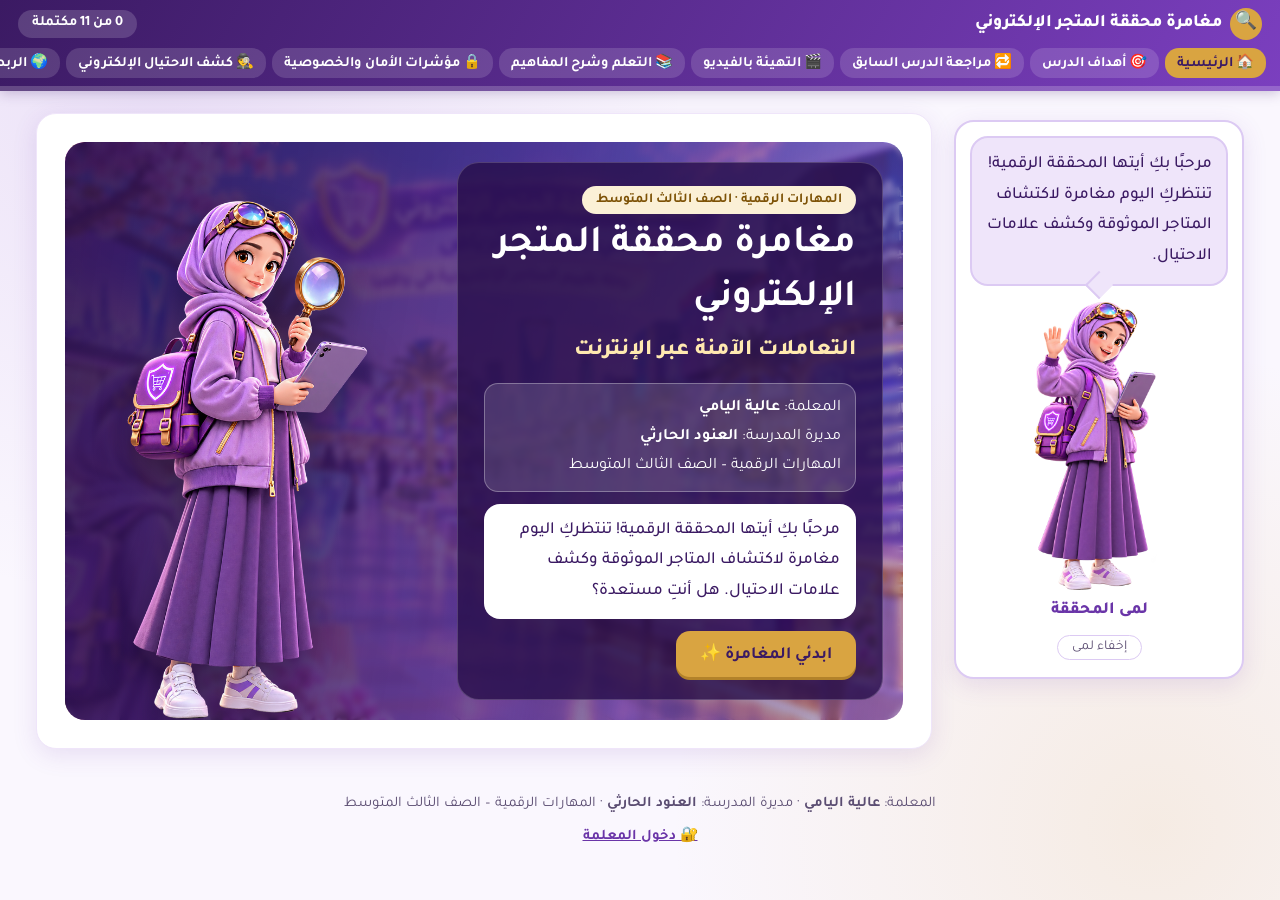
==== commit 7e5b75ff: "تطوير الموقع إلى منصة تفاعلية: 12 تبويبًا، محاكاة المتجرين، لوحة المعلمة Co-Authored-By: Claude Sonn" ====
--- a/index.html
+++ b/index.html
@@ -3,152 +3,21 @@
 <head>
 <meta charset="utf-8">
 <meta name="viewport" content="width=device-width, initial-scale=1">
-<title>مغامرات المحققات الرقمية</title>
+<title>مغامرة محققة المتجر الإلكتروني – التعاملات الآمنة عبر الإنترنت</title>
 <link rel="preconnect" href="https://fonts.googleapis.com">
 <link href="https://fonts.googleapis.com/css2?family=Tajawal:wght@400;500;700;800&display=swap" rel="stylesheet">
-<style>
-:root{
-  --p900:#3b1a63; --p700:#6a35a8; --p600:#7b3fbf; --p400:#a77ad8; --p200:#dccaf3; --p100:#efe5fa; --p50:#f8f3fd;
-  --gold:#d9a441; --gold-soft:#fbf0d6;
-  --ink:#2a1a3f; --muted:#6c5d82; --card:#ffffff; --bg:#faf7fe;
-  --good:#1f8a5b; --good-bg:#e4f6ec; --bad:#c0392b; --bad-bg:#fdeaea; --warn-bg:#fff5dc;
-  --radius:20px; --shadow:0 6px 24px rgba(106,53,168,.12);
-}
-*{box-sizing:border-box}
-html{scroll-behavior:smooth}
-body{margin:0;font-family:'Tajawal',system-ui,-apple-system,'Segoe UI',Tahoma,sans-serif;background:var(--bg);color:var(--ink);line-height:1.8;font-size:17px;
-  background-image:radial-gradient(circle at 12% 8%,rgba(167,122,216,.18),transparent 38%),radial-gradient(circle at 90% 92%,rgba(217,164,65,.14),transparent 34%);background-attachment:fixed}
-button{font-family:inherit;font-size:inherit;cursor:pointer}
-input,textarea,select{font-family:inherit;font-size:inherit}
-.topbar{background:linear-gradient(120deg,var(--p900),var(--p600));color:#fff;padding:12px 20px;display:flex;align-items:center;gap:14px;flex-wrap:wrap;position:sticky;top:0;z-index:20;box-shadow:0 2px 12px rgba(59,26,99,.25)}
-.brand{font-weight:800;font-size:1.15rem;display:flex;align-items:center;gap:8px;margin-inline-end:auto}
-.brand .dot{width:34px;height:34px;border-radius:50%;background:var(--gold);display:grid;place-items:center;font-size:1.1rem}
-.stepper{display:flex;gap:6px;align-items:center;flex-wrap:wrap}
-.step{border:0;background:rgba(255,255,255,.14);color:#fff;border-radius:999px;padding:4px 12px;font-size:.85rem;white-space:nowrap;transition:.2s}
-.step[disabled]{opacity:.45;cursor:not-allowed}
-.step.on{background:var(--gold);color:var(--p900);font-weight:700}
-.step.done:not(.on){background:rgba(255,255,255,.3)}
-.progress{height:5px;background:rgba(255,255,255,.2);width:100%;border-radius:4px;overflow:hidden}
-.progress i{display:block;height:100%;background:var(--gold);width:0;transition:width .4s}
-.layout{max-width:1200px;margin:22px auto;padding:0 16px;display:grid;grid-template-columns:300px 1fr;gap:22px;align-items:start}
-.layout.no-luma{grid-template-columns:1fr}
-.luma-col{position:sticky;top:96px}
-.luma-card{background:var(--card);border:2px solid var(--p200);border-radius:var(--radius);padding:14px;box-shadow:var(--shadow);text-align:center;animation:pop .45s ease}
-.luma-card .bubble{position:relative;background:var(--p100);border:2px solid var(--p200);border-radius:18px;padding:12px 14px;text-align:right;font-weight:500;color:var(--p900);margin-bottom:14px;min-height:64px}
-.luma-card .bubble::after{content:"";position:absolute;bottom:-11px;right:46%;width:18px;height:18px;background:var(--p100);border-inline-end:2px solid var(--p200);border-bottom:2px solid var(--p200);transform:rotate(45deg)}
-.luma-card .bubble.swap{animation:swap .45s ease}
-.luma-img-wrap{height:300px;display:flex;align-items:flex-end;justify-content:center}
-.luma-img-wrap img{max-width:100%;max-height:100%;object-fit:contain;animation:float 4s ease-in-out infinite}
-.luma-fallback{width:140px;height:140px;border-radius:50%;background:var(--p100);display:grid;place-items:center;font-size:4rem}
-.luma-name{font-weight:800;color:var(--p700);margin-top:6px}
-.luma-hide{margin-top:8px;background:none;border:1px solid var(--p200);color:var(--muted);border-radius:999px;padding:3px 14px;font-size:.85rem}
-.luma-show{position:fixed;inset-inline-start:16px;bottom:16px;z-index:30;border:0;background:var(--p600);color:#fff;border-radius:999px;padding:10px 18px;box-shadow:var(--shadow);font-weight:700;display:none}
-.layout.no-luma ~ .luma-show,.luma-show.visible{display:block}
-.stage{background:var(--card);border-radius:var(--radius);box-shadow:var(--shadow);padding:28px;min-height:420px;animation:rise .5s ease;border:1px solid var(--p100)}
-.stage h1,.stage h2{color:var(--p700);margin:.2em 0 .4em;line-height:1.4}
-.stage h2{font-size:1.6rem}
-.chip{display:inline-block;background:var(--gold-soft);color:#8a5d0a;border-radius:999px;padding:2px 14px;font-weight:700;font-size:.85rem}
-.lead{color:var(--muted);font-size:1.05rem}
-.btn{border:0;border-radius:14px;padding:11px 24px;font-weight:700;background:var(--p600);color:#fff;transition:.2s;box-shadow:0 3px 0 var(--p700)}
-.btn:hover{transform:translateY(-1px)}
-.btn:active{transform:translateY(2px);box-shadow:none}
-.btn.gold{background:var(--gold);color:var(--p900);box-shadow:0 3px 0 #b3822a}
-.btn.ghost{background:var(--p50);color:var(--p700);box-shadow:none;border:2px solid var(--p200)}
-.btn[disabled]{opacity:.45;cursor:not-allowed;transform:none}
-.navrow{display:flex;justify-content:space-between;gap:12px;margin-top:26px;align-items:center;flex-wrap:wrap}
-.gate{color:var(--muted);font-size:.9rem}
-.hero{display:grid;grid-template-columns:1.2fr 1fr;gap:20px;align-items:center}
-.hero-img{height:520px;display:flex;align-items:flex-end;justify-content:center}
-.hero-img img{max-height:100%;max-width:100%;object-fit:contain;filter:drop-shadow(0 14px 18px rgba(106,53,168,.3));animation:float 5s ease-in-out infinite}
-.hero h1{font-size:2.3rem}
-.field{display:flex;flex-direction:column;gap:6px;margin:14px 0}
-.field input,.field textarea,.field select{border:2px solid var(--p200);border-radius:12px;padding:10px 14px;background:#fff;color:var(--ink)}
-.field input:focus,.field textarea:focus,.field select:focus{outline:3px solid rgba(123,63,191,.25);border-color:var(--p600)}
-.grid2{display:grid;grid-template-columns:1fr 1fr;gap:16px}
-.grid3{display:grid;grid-template-columns:repeat(3,1fr);gap:14px}
-.card{border:2px solid var(--p100);border-radius:16px;padding:16px;background:var(--p50)}
-.phone{max-width:340px;margin:12px auto;background:#1f1f2b;border-radius:30px;padding:14px;box-shadow:var(--shadow)}
-.phone .msg{background:#fff;border-radius:18px;padding:14px;color:#222;font-size:.98rem}
-.phone .msg b{color:#d6246e}
-.opts{display:grid;gap:10px;margin:14px 0}
-.opt{text-align:right;border:2px solid var(--p200);background:#fff;border-radius:14px;padding:12px 16px;color:var(--ink);transition:.15s;font-weight:500}
-.opt:hover{border-color:var(--p600);background:var(--p50)}
-.opt.sel{border-color:var(--p600);background:var(--p100);font-weight:700}
-.opt.ok{border-color:var(--good);background:var(--good-bg)}
-.opt.no{border-color:var(--bad);background:var(--bad-bg)}
-.fb{border-radius:14px;padding:10px 14px;margin-top:8px;font-weight:500}
-.fb.ok{background:var(--good-bg);color:#14633f}
-.fb.no{background:var(--warn-bg);color:#7a5200}
-.browser{border:2px solid var(--p200);border-radius:14px;overflow:hidden;background:#fff;margin:10px 0}
-.browser .bar{display:flex;align-items:center;gap:10px;background:#eee7f7;padding:8px 12px;direction:ltr}
-.browser .bar .lock{background:#fff;border-radius:999px;padding:4px 14px;flex:1;text-align:left;font-family:Consolas,monospace;font-size:.9rem;color:#222;overflow:auto;white-space:nowrap}
-.browser .bar .lock span{color:var(--good)}
-.browser .body{padding:10px 14px;color:var(--muted);font-size:.9rem}
-.fake{border:3px dashed var(--p200);border-radius:16px;overflow:hidden;background:#fff}
-.fake .bar{direction:ltr;background:#eee7f7;padding:8px 12px;font-family:Consolas,monospace;font-size:.85rem;display:flex;gap:8px;align-items:center}
-.fake .page{padding:14px;display:grid;gap:10px}
-.hot{border:2px dashed transparent;background:#fff;border-radius:12px;padding:10px 12px;text-align:right;width:100%;transition:.15s;color:var(--ink)}
-.hot:hover{border-color:var(--p400);background:var(--p50)}
-.hot.found{border:2px solid var(--bad);background:var(--bad-bg)}
-.hot.plain-hit{border:2px solid var(--p200);background:var(--p50)}
-.big-badge{font-size:2rem;font-weight:800;color:#d6246e}
-.counter{font-weight:800;color:var(--p700)}
-.pbar{height:12px;background:var(--p100);border-radius:999px;overflow:hidden;margin:6px 0 12px}
-.pbar i{display:block;height:100%;background:linear-gradient(90deg,var(--p400),var(--gold));width:0;transition:width .4s}
-.tabs{display:flex;gap:8px;margin-bottom:14px;flex-wrap:wrap}
-.tab{border:2px solid var(--p200);background:#fff;border-radius:999px;padding:6px 18px;font-weight:700;color:var(--p700)}
-.tab.on{background:var(--p600);color:#fff;border-color:var(--p600)}
-.substeps{display:flex;gap:6px;flex-wrap:wrap;margin-bottom:14px}
-.substeps span{font-size:.8rem;padding:3px 10px;border-radius:999px;background:var(--p100);color:var(--muted)}
-.substeps span.on{background:var(--p600);color:#fff}
-.substeps span.dn{background:var(--good-bg);color:var(--good)}
-.obs{display:grid;gap:10px}
-.obs button{text-align:right}
-.obs .res{margin-top:6px;font-weight:500}
-.tag{display:inline-block;border-radius:999px;padding:0 10px;font-size:.78rem;font-weight:700;margin-inline-start:6px}
-.tag.good{background:var(--good-bg);color:var(--good)}
-.tag.bad{background:var(--bad-bg);color:var(--bad)}
-.crit{display:grid;grid-template-columns:1fr 170px;gap:12px;align-items:center;border-bottom:1px dashed var(--p200);padding:10px 0}
-.role{cursor:pointer;text-align:center;border:2px solid var(--p200);border-radius:16px;padding:14px;background:#fff;transition:.15s}
-.role.sel{border-color:var(--p600);background:var(--p100)}
-.role .ico{font-size:2rem}
-.cert{border:6px double var(--gold);border-radius:20px;padding:26px;text-align:center;background:linear-gradient(180deg,#fff,var(--gold-soft));margin-top:16px}
-.cert h3{color:var(--p700);font-size:1.6rem;margin:.2em}
-.stat{background:var(--p50);border:2px solid var(--p100);border-radius:14px;padding:10px;text-align:center}
-.stat b{display:block;font-size:1.6rem;color:var(--p700)}
-.footer{text-align:center;color:var(--muted);padding:20px;font-size:.9rem}
-.confetti{position:fixed;inset:0;pointer-events:none;z-index:50;overflow:hidden}
-.confetti i{position:absolute;top:-20px;width:10px;height:14px;border-radius:2px;animation:fall linear forwards}
-@keyframes pop{from{transform:scale(.92);opacity:0}to{transform:none;opacity:1}}
-@keyframes rise{from{transform:translateY(14px);opacity:0}to{transform:none;opacity:1}}
-@keyframes swap{0%{transform:scale(.96);opacity:.3}100%{transform:none;opacity:1}}
-@keyframes float{0%,100%{transform:translateY(0)}50%{transform:translateY(-6px)}}
-@keyframes fall{to{transform:translateY(110vh) rotate(540deg);opacity:.9}}
-@media (max-width:900px){
-  .layout{grid-template-columns:1fr}
-  .luma-col{position:static}
-  .luma-card{display:grid;grid-template-columns:110px 1fr;gap:10px;align-items:center;text-align:right;padding:10px}
-  .luma-card .bubble{margin:0;order:2}
-  .luma-card .bubble::after{display:none}
-  .luma-img-wrap{height:150px;order:1}
-  .luma-name{display:none}
-  .luma-hide{order:3;grid-column:1/-1;justify-self:center}
-
-  .hero{grid-template-columns:1fr}
-  .hero-img{height:360px;order:-1}
-  .grid2,.grid3{grid-template-columns:1fr}
-  .crit{grid-template-columns:1fr}
-  .stage{padding:18px}
-}
-@media (prefers-reduced-motion:reduce){*{animation:none!important;transition:none!important}}
-@media print{.topbar,.luma-col,.navrow,.luma-show,.no-print{display:none!important}.layout{display:block}.stage{box-shadow:none;border:0}}
-</style>
+<link rel="stylesheet" href="css/style.css">
 </head>
 <body>
-<header class="topbar">
-  <div class="brand"><span class="dot">🔍</span> مغامرات المحققات الرقمية</div>
-  <nav class="stepper" id="stepper" aria-label="محطات الرحلة"></nav>
-  <div class="progress"><i id="prog"></i></div>
+<a class="skip" href="#stage">تخطي إلى المحتوى</a>
+
+<header class="topbar" id="topbar">
+  <div class="topline">
+    <div class="brand"><span class="dot">🔍</span><span>مغامرة محققة المتجر الإلكتروني</span></div>
+    <div class="pg-text"><span id="pgText">0 من 11</span></div>
+  </div>
+  <nav class="tabsbar" id="tabsbar" aria-label="تبويبات الدرس" role="tablist"></nav>
+  <div class="progress" aria-hidden="true"><i id="prog"></i></div>
 </header>
 
 <div class="layout" id="layout">
@@ -157,533 +26,22 @@
       <div class="bubble" id="lumaBubble"></div>
       <div class="luma-img-wrap" id="lumaImg"></div>
       <div class="luma-name">لمى المحققة</div>
-      <button class="luma-hide" data-act="hideLuma">إخفاء لمى</button>
+      <button class="luma-hide" id="lumaHide" type="button">إخفاء لمى</button>
     </div>
   </aside>
-  <main class="stage" id="stage"></main>
+  <main class="stage" id="stage" tabindex="-1"></main>
 </div>
-<button class="luma-show" id="lumaShow" data-act="showLuma">🕵️‍♀️ إظهار لمى</button>
-<div class="footer">مغامرات المحققات الرقمية · مهارات رقمية · الصف الثالث المتوسط · <a href="https://forms.cloud.microsoft/r/Y5Jg18qdd6" target="_blank" rel="noopener noreferrer" style="color:var(--p700);font-weight:700">تقييم الدرس التطبيقي</a></div>
+<button class="luma-show" id="lumaShow" type="button">🕵️‍♀️ إظهار لمى</button>
 
-<script>
-/* ========== إعدادات ========== */
-// ضعي هنا رابط تطبيق الويب (Google Apps Script) لحفظ النتائج في جدول Google Sheets. اتركيه فارغًا لتعطيل الإرسال.
-const SHEET_ENDPOINT = '';
-// رابط استمارة تقييم الدرس التطبيقي (التعاملات الآمنة عبر الإنترنت)
-const EVAL_URL = 'https://forms.cloud.microsoft/r/Y5Jg18qdd6';
-// مجلد الصور: ضعي صور لمى داخل المجلد assets بهذه الأسماء (png)
-const IMG = {
-  welcome:'assets/luma-welcome.png',
-  thinking:'assets/luma-thinking.png',
-  clue:'assets/luma-clue-detection.png',
-  encourage:'assets/luma-encouragement.png',
-  achieve:'assets/luma-achievement.png',
-  goodbye:'assets/luma-goodbye.png',
-  main:'assets/luma-main.png'
-};
+<footer class="footer">
+  <div>المعلمة: <b>عالية اليامي</b> · مديرة المدرسة: <b>العنود الحارثي</b> · المهارات الرقمية – الصف الثالث المتوسط</div>
+  <div class="foot-links"><a href="#/teacher" id="teacherLink">🔐 دخول المعلمة</a></div>
+</footer>
 
-/* ========== بيانات المحتوى ========== */
-const CLUES = [
-  {id:'domain', real:true, label:'عنوان الموقع', text:'العنوان مكتوب بحرف مبدّل برقم (stars-d1scounts) ليشبه اسمًا مشهورًا. هذا دليل مهم!'},
-  {id:'disc',   real:true, label:'خصم 90%', text:'خصم ضخم على كل شيء لا يتناسب مع أسعار السوق، وهذا يستدرج المشتري.'},
-  {id:'timer',  real:true, label:'العدّاد التنازلي', text:'العدّاد يضغط عليكِ لتشتري بسرعة قبل أن تتحققي.'},
-  {id:'pay',    real:true, label:'وسيلة الدفع', text:'التحويل لحساب شخصي فقط، ولا توجد بوابة دفع ولا حماية للمشتري.'},
-  {id:'seller', real:true, label:'بيانات البائع', text:'لا يوجد اسم منشأة ولا سجل تجاري ولا عنوان واضح.'},
-  {id:'rev',    real:true, label:'التقييمات', text:'كلها خمس نجوم وبصياغة متشابهة تقريبًا، وقد تكون مكتوبة بغرض الإقناع.'},
-  {id:'ret',    real:true, label:'سياسة الاسترجاع', text:'لا توجد سياسة استرجاع أو استبدال، فلو وصلكِ منتج سيئ فلن تجدي حلًا.'},
-  {id:'logo',   real:false, label:'شعار المتجر', text:'الشعار عنصر عادي في أي متجر، وحده لا يثبت شيئًا. ابحثي عن مؤشر يدعو للشك.'},
-  {id:'menu',   real:false, label:'قائمة الأقسام', text:'وجود أقسام للمنتجات أمر طبيعي. تابعي البحث عن الأدلة.'}
-];
-
-const STORES = {
-  A:{ name:'متجر لمسة أناقة', domain:'https://lamsat-anaqa.example', ok:true, tag:'عبايات وإكسسوارات', offer:'خصم 15% على المجموعة الجديدة',
-    steps:{
-      front:[
-        {k:'a1',label:'عنوان الموقع',pol:'good',text:'العنوان واضح ومنسجم مع اسم المتجر، والاتصال مشفر (HTTPS).'},
-        {k:'a2',label:'العروض والأسعار',pol:'good',text:'خصم معتدل 15% وأسعار قريبة من أسعار السوق، دون ضغط للشراء.'},
-        {k:'a3',label:'التصميم واللغة',pol:'good',text:'صور واقعية للمنتجات ووصف مفصّل بلغة سليمة.'}],
-      seller:[
-        {k:'a4',label:'من نحن',pol:'good',text:'تعرض الصفحة اسم المنشأة ورقم السجل التجاري ومدينة المتجر.'},
-        {k:'a5',label:'وسائل التواصل',pol:'good',text:'بريد رسمي ورقم هاتف وساعات عمل واضحة.'},
-        {k:'a6',label:'آراء العملاء',pol:'good',text:'تقييمات متنوعة بعضها يذكر ملاحظات، ومرتبطة بمنتجات فعلية.'}],
-      pay:[
-        {k:'a7',label:'وسائل الدفع',pol:'good',text:'مدى وبطاقات ائتمانية عبر بوابة دفع، مع خيار الدفع عند الاستلام.'},
-        {k:'a8',label:'سياسة الخصوصية',pol:'good',text:'سياسة واضحة توضح كيف تُستخدم بياناتك ولا تطلب أكثر من اللازم.'},
-        {k:'a9',label:'الاسترجاع',pol:'good',text:'سياسة استرجاع واضحة خلال 7 أيام.'}]
-    }},
-  B:{ name:'متجر خصومات النجوم', domain:'https://stars-d1scounts.example', ok:false, tag:'أجهزة وإلكترونيات', offer:'خصم 90% · ينتهي العرض خلال 09:59',
-    steps:{
-      front:[
-        {k:'b1',label:'عنوان الموقع',pol:'bad',text:'العنوان فيه حرف مبدّل برقم رغم وجود HTTPS، ليشبه اسمًا مألوفًا.'},
-        {k:'b2',label:'العروض والأسعار',pol:'bad',text:'خصم 90% مع عدّاد تنازلي يضغط للشراء السريع.'},
-        {k:'b3',label:'التصميم واللغة',pol:'bad',text:'صور منسوخة من مواقع أخرى وأخطاء لغوية متعددة.'}],
-      seller:[
-        {k:'b4',label:'من نحن',pol:'bad',text:'لا توجد بيانات عن البائع ولا رقم سجل تجاري.'},
-        {k:'b5',label:'وسائل التواصل',pol:'bad',text:'نموذج تواصل بلا رد، ولا يوجد عنوان أو هاتف.'},
-        {k:'b6',label:'آراء العملاء',pol:'bad',text:'كل التقييمات خمس نجوم وبصياغة متشابهة تقريبًا.'}],
-      pay:[
-        {k:'b7',label:'وسائل الدفع',pol:'bad',text:'التحويل البنكي لحساب شخصي هو الخيار الوحيد.'},
-        {k:'b8',label:'سياسة الخصوصية',pol:'bad',text:'لا توجد سياسة خصوصية، ويطلب بيانات بطاقتك دون توضيح.'},
-        {k:'b9',label:'الاسترجاع',pol:'bad',text:'لا توجد سياسة استرجاع أو استبدال.'}]
-    }}
-};
-const CRITERIA = [
-  {k:'sec', label:'الاتصال الآمن والعنوان', from:'واجهة المتجر'},
-  {k:'sell',label:'وضوح بيانات البائع', from:'بيانات البائع'},
-  {k:'pay', label:'الدفع والخصوصية والاسترجاع', from:'الدفع والخصوصية'},
-  {k:'cred',label:'مصداقية العروض والتقييمات', from:'العروض وآراء العملاء'}
-];
-const SIM_STEPS = [
-  {key:'front', title:'فحص الواجهة', img:'clue', say:'ابدئي بفحص واجهة المتجر.'},
-  {key:'seller',title:'بيانات البائع', img:'clue', say:'هل وجدتِ معلومات واضحة عن البائع؟'},
-  {key:'pay',   title:'الدفع والخصوصية', img:'clue', say:'تحققي من وسائل الدفع وسياسة الخصوصية.'},
-  {key:'notes', title:'جمع الأدلة', img:'thinking', say:'سجلي ملاحظاتك، ولا تعتمدي على الانطباع وحده.'},
-  {key:'rate',  title:'تقييم المعايير', img:'thinking', say:'اختاري الدرجة التي تدعمها الأدلة.'},
-  {key:'rec',   title:'التوصية', img:'thinking', say:'ما الدليل الأقوى الذي استندتِ إليه في قرارك؟'}
-];
-const QUIZ = [
-  {id:'q1', q:'متجر يعرض رمز القفل (HTTPS). ماذا نستنتج؟',
-   o:['المتجر موثوق وآمن للشراء بالتأكيد','الاتصال مشفر فقط، ولا بد من فحص أدلة أخرى','المتجر معتمد من جهة حكومية','لا حاجة لفحص أي شيء بعد ذلك'], a:1,
-   h:['فكري: هل القفل يتحدث عن الاتصال أم عن أمانة البائع؟','تذكري كلام لمى: التشفير لا يعني بالضرورة أن المتجر موثوق.'],
-   e:'HTTPS يحمي البيانات أثناء انتقالها فقط، أما موثوقية المتجر فتُعرف بالأدلة الأخرى.'},
-  {id:'q2', q:'أي مجموعة من الأدلة تشير إلى احتمال الاحتيال بقوة أكبر؟',
-   o:['شعار جميل وأقسام مرتبة','خصم 90% مع التحويل لحساب شخصي فقط وغياب بيانات البائع','وجود صور للمنتجات','وجود أكثر من لون في التصميم'], a:1,
-   h:['ابحثي عن أدلة تتعلق بالمال والبائع معًا.','ثلاثة مؤشرات مقلقة مجتمعة أقوى من مؤشر واحد.'],
-   e:'اجتماع الخصم الضخم مع الدفع غير المحمي وغياب البائع يعطي دليلًا قويًا.'},
-  {id:'q3', q:'ما الخطوة الصحيحة قبل إصدار التوصية بشأن متجر؟',
-   o:['الاعتماد على أول انطباع','سؤال صديقة واحدة فقط','جمع الأدلة ثم تقييم كل معيار بما يدعمه الدليل','اختيار المتجر الأرخص'], a:2,
-   h:['المحققة المتميزة لا تتسرع في الحكم.','ما الذي تفعله المحققة أولًا؟'],
-   e:'القرار الواعي يقوم على أدلة مسجلة ومقيّمة، وليس على الانطباع.'},
-  {id:'q4', q:'أي وسيلة دفع تمنح المشتري حماية أكبر؟',
-   o:['تحويل بنكي لحساب شخصي','بطاقة عبر بوابة دفع موثوقة أو الدفع عند الاستلام','إرسال رقم البطاقة عبر الرسائل','أي وسيلة يطلبها البائع'], a:1,
-   h:['أيها يمكن مراجعته أو استرداده إذا حدثت مشكلة؟','فكري في وسيلة تحمي الطرفين.'],
-   e:'بوابات الدفع الموثوقة والدفع عند الاستلام يوفران حماية أكبر من التحويل لحساب شخصي.'},
-  {id:'q5', q:'لماذا تهمّنا سياسة الاسترجاع وسياسة الخصوصية؟',
-   o:['لأنها تزيّن الموقع فقط','لأنها تبيّن حقوقنا وكيف تُستخدم بياناتنا','لأنها تقلل سعر المنتج','ليس لها أي أهمية'], a:1,
-   h:['ماذا لو وصل المنتج معيبًا؟','وماذا عن بياناتك الشخصية؟'],
-   e:'وجود السياستين دليل على جدية البائع، وتوضحان حقوق المشتري وحدود استخدام بياناته.'}
-];
-const HTTPS_Q = {id:'https', q:'كلا الموقعين أعلاه يعرض قفل HTTPS. ماذا يعني ذلك؟',
-  o:['أن كلا المتجرين موثوقان','أن الاتصال بكل منهما مشفر، لكن موثوقية المتجر تحتاج أدلة أخرى','أن الموقع الأول فقط آمن','أن الموقع الثاني يتبع جهة رسمية'], a:1,
-  h:['القفل يحمي «الطريق» بين جهازك والموقع، فهل يحمي «البائع» نفسه؟','تذكري: هناك فرق بين تشفير الاتصال وموثوقية المتجر.'],
-  e:'التشفير يحمي البيانات أثناء النقل فقط، أما صدق البائع فنعرفه من العنوان والبيانات والدفع والسياسات.'};
-const ROLES = [
-  {k:'lead', ico:'🧭', n:'قائدة الفريق', d:'تنظم الوقت وتوزع المهام'},
-  {k:'doc',  ico:'📝', n:'موثّقة الأدلة', d:'تسجل كل دليل بدقة'},
-  {k:'res',  ico:'🔎', n:'باحثة المؤشرات', d:'تفحص الروابط وبيانات البائع'},
-  {k:'pres', ico:'🎤', n:'مقدّمة التوصية', d:'تعرض قرار الفريق وأدلته'}
-];
-const STATIONS = [
-  {n:'الرئيسة'},{n:'التهيئة'},{n:'الاتصال الآمن'},{n:'كشف الاحتيال'},{n:'فريق التحقيق'},
-  {n:'محاكاة المتجر'},{n:'التقويم'},{n:'الإنجاز'},{n:'الختام'}
-];
-const ENTER = [
-  {img:'welcome', t:'مرحبًا بكِ أيتها المحققة! هيا نبدأ مغامرتنا الرقمية.'},
-  {img:'thinking',t:'وصلتني رسالة عن متجر يقدم خصومات مذهلة! هل يمكنكِ مساعدتي في اكتشاف ما إذا كان آمنًا؟'},
-  {img:'clue', t:'لاحظي وجود HTTPS، لكن تذكري أن تشفير الاتصال لا يعني بالضرورة أن المتجر موثوق.'},
-  {img:'clue', t:'توقفي قليلًا! هل تحققتِ من عنوان الموقع وبيانات البائع؟'},
-  {img:'thinking', t:'المحققة المتميزة لا تتسرع في الحكم؛ بل تجمع الأدلة أولًا.'},
-  {img:'clue', t:'ابدئي بفحص واجهة المتجر.'},
-  {img:'encourage', t:'اقتربتِ من إنهاء المهمة! أجيبي عن الأسئلة لتكتشفي مدى تمكنكِ من مهارات المحققة الرقمية.'},
-  {img:'achieve', t:'أحسنتِ أيتها المحققة! لقد جمعتِ الأدلة، وحللتِ المؤشرات، واتخذتِ قرارًا واعيًا.'},
-  {img:'goodbye', t:'شكرًا لمرافقتي في هذه الرحلة. تذكري دائمًا: تحققي قبل أن تثقي، وفكري قبل أن تشتري.'}
-];
-
-/* ========== الحالة ========== */
-const S = {
-  i:0, name:'', guess:null, max:0,
-  clues:new Set(), plainHits:new Set(),
-  mcq:{}, role:null, ready:false,
-  tab:'A', sim:{A:newSim(), B:newSim()},
-  quizFirst:0, sent:false
-};
-function newSim(){return {step:0, seen:{}, note:'', rating:{}, rtries:0, rec:'', strong:'', why:'', ctries:0, done:false, ok:false, msg:'', msgType:''}}
-const $ = s => document.querySelector(s);
-const esc = s => String(s).replace(/[&<>"']/g, c => ({'&':'&amp;','<':'&lt;','>':'&gt;','"':'&quot;',"'":'&#39;'}[c]));
-const nm = () => S.name.trim() || 'المحققة';
-
-/* ========== لمى ========== */
-let lumaHidden = false;
-function lumaImg(key){
-  const src = IMG[key];
-  return `<img src="${src}" alt="لمى المحققة" onerror="this.outerHTML='<div class=&quot;luma-fallback&quot;>🕵️‍♀️</div>'">`;
-}
-function luma(key, text){
-  $('#lumaImg').innerHTML = lumaImg(key);
-  const b = $('#lumaBubble');
-  b.textContent = text;
-  b.classList.remove('swap'); void b.offsetWidth; b.classList.add('swap');
-}
-function setLumaHidden(h){
-  lumaHidden = h;
-  $('#lumaCol').style.display = h ? 'none' : '';
-  $('#layout').classList.toggle('no-luma', h);
-  $('#lumaShow').classList.toggle('visible', h);
-}
-
-/* ========== المحطات: تحقق الإكمال ========== */
-function done(i){
-  switch(i){
-    case 0: return true;
-    case 1: return S.guess !== null;
-    case 2: return !!(S.mcq.https && S.mcq.https.solved);
-    case 3: return S.clues.size >= 5;
-    case 4: return !!(S.role && S.ready);
-    case 5: return S.sim.A.done && S.sim.B.done;
-    case 6: return QUIZ.every(q => S.mcq[q.id] && S.mcq[q.id].solved);
-    case 7: return true;
-    default: return true;
-  }
-}
-const GATE = {
-  1:'اختاري رأيك المبدئي لتكملي.',
-  2:'أجيبي عن السؤال لتنتقلي.',
-  3:'اكتشفي 5 أدلة على الأقل لتكملي.',
-  4:'اختاري دورك ثم أكدي جاهزية الفريق.',
-  5:'أنهي تقييم المتجرين لتكملي.',
-  6:'أجيبي عن جميع الأسئلة لتكملي.'
-};
-
-/* ========== مكوّنات مشتركة ========== */
-function mcqHtml(q){
-  const st = S.mcq[q.id] || {};
-  const opts = q.o.map((t,idx)=>{
-    let cls='opt';
-    if(st.solved && idx===q.a) cls+=' ok';
-    else if(st.sel===idx && st.checked && !st.solved) cls+=' no';
-    else if(st.sel===idx) cls+=' sel';
-    return `<button class="${cls}" data-act="pick" data-q="${q.id}" data-i="${idx}" ${st.solved?'disabled':''}>${esc(t)}</button>`;
-  }).join('');
-  let fb='';
-  if(st.solved) fb = `<div class="fb ok">✔ إجابة صحيحة. ${esc(q.e)}</div>`;
-  else if(st.hint) fb = `<div class="fb no">💡 ${esc(st.hint)}</div>`;
-  const btn = st.solved ? '' : `<button class="btn" data-act="check" data-q="${q.id}" ${st.sel===undefined?'disabled':''}>تحققي</button>`;
-  return `<div class="mcq"><p><b>${esc(q.q)}</b></p><div class="opts">${opts}</div>${btn}${fb}</div>`;
-}
-function checkMcq(q){
-  const st = S.mcq[q.id] || (S.mcq[q.id]={});
-  st.tries = (st.tries||0)+1; st.checked=true;
-  if(st.sel===q.a){
-    st.solved=true; st.hint='';
-    if(st.tries===1 && q.id.startsWith('q')) S.quizFirst++;
-    luma('encourage', pick(['أحسنتِ! إجابة صحيحة، استمري.','رائع! هكذا تفكر المحققة.','ممتاز، دليلك سليم!']));
-    burst(12);
-  }else{
-    if(st.tries>=3){ st.solved=true; st.hint=''; st.revealed=true; luma('encourage','لا بأس، المحققات يتعلمن من المحاولة. راجعي الشرح وتابعي.'); }
-    else{
-      st.hint = q.h[Math.min(st.tries-1,q.h.length-1)];
-      luma('encourage', st.tries===1 ? 'قريبة! جربي مرة أخرى بعد هذا التلميح.' : 'لا تيأسي، لديكِ توجيه إضافي الآن.');
-    }
-  }
-}
-const pick = a => a[Math.floor(Math.random()*a.length)];
-function burst(n){
-  if(window.matchMedia('(prefers-reduced-motion:reduce)').matches) return;
-  const c=document.createElement('div'); c.className='confetti';
-  const cols=['#7b3fbf','#d9a441','#a77ad8','#f5d98a','#dccaf3'];
-  for(let k=0;k<n;k++){const i=document.createElement('i');i.style.left=Math.random()*100+'%';i.style.background=cols[k%cols.length];i.style.animationDuration=(2+Math.random()*2)+'s';i.style.animationDelay=(Math.random()*.4)+'s';c.appendChild(i)}
-  document.body.appendChild(c); setTimeout(()=>c.remove(),4500);
-}
-
-/* ========== عرض المحطات ========== */
-function renderStage(){
-  const i=S.i, el=$('#stage');
-  let h='';
-  if(i===0) h=vHome();
-  else if(i===1) h=vIntro();
-  else if(i===2) h=vSecure();
-  else if(i===3) h=vFraud();
-  else if(i===4) h=vTeam();
-  else if(i===5) h=vSim();
-  else if(i===6) h=vQuiz();
-  else if(i===7) h=vAchieve();
-  else h=vBye();
-  if(i>0 && i<8) h += navRow();
-  el.innerHTML = h;
-  renderStepper();
-}
-function navRow(){
-  const ok = done(S.i);
-  return `<div class="navrow no-print">
-    <button class="btn ghost" data-act="prev">→ السابق</button>
-    <span class="gate">${ok?'':(GATE[S.i]||'')}</span>
-    <button class="btn gold" data-act="next" ${ok?'':'disabled'}>${S.i===7?'إلى الختام ←':'التالي ←'}</button>
-  </div>`;
-}
-function renderStepper(){
-  $('#stepper').innerHTML = STATIONS.map((s,idx)=>{
-    const locked = idx>S.max;
-    return `<button class="step ${idx===S.i?'on':''} ${idx<S.max&&done(idx)?'done':''}" data-act="goto" data-i="${idx}" ${locked?'disabled':''}>${idx>0&&idx<8?idx+'. ':''}${s.n}</button>`;
-  }).join('');
-  $('#prog').style.width = (S.i/(STATIONS.length-1)*100)+'%';
-}
-function go(i){
-  S.i=i; S.max=Math.max(S.max,i);
-  const e=ENTER[i]; luma(e.img, e.t);
-  renderStage(); window.scrollTo({top:0,behavior:'smooth'});
-  if(i===5) simLuma();
-  if(i===7){burst(40); sendResults();}
-}
-
-/* 0 الرئيسة */
-function vHome(){
-  return `<div class="hero">
-    <div>
-      <span class="chip">مهمة تحقيق رقمية</span>
-      <h1>مغامرات المحققات الرقمية</h1>
-      <p class="lead">سؤال المهمة: <b>كيف نعرف أن متجرًا إلكترونيًا يستحق ثقتنا؟</b><br>ستجمعين الأدلة وتحللين المؤشرات ثم تقررين أي المتجرين أنسب للشراء.</p>
-      <div class="field"><label for="nm">اسم المحققة</label><input id="nm" data-bind="name" value="${esc(S.name)}" placeholder="اكتبي اسمك هنا" maxlength="30"></div>
-      <button class="btn gold" data-act="start">ابدئي المهمة ✨</button>
-    </div>
-    <div class="hero-img">${lumaImg('main')}</div>
-  </div>`;
-}
-
-/* 1 التهيئة */
-function vIntro(){
-  const g=(k,t)=>`<button class="opt ${S.guess===k?'sel':''}" data-act="guess" data-k="${k}">${t}</button>`;
-  return `<span class="chip">المحطة 1</span><h2>التهيئة: رسالة مريبة</h2>
-  <p class="lead">وصلت رسالة إلى جوال لمى. اقرئيها بعناية.</p>
-  <div class="phone"><div class="msg">🎉 <b>خصومات النجوم</b><br>خصم <b>80%</b> على جميع الأجهزة اليوم فقط!<br>اضغطي على الرابط واحجزي قبل نفاد الكمية.<br><small style="color:#888">stars-d1scounts.example</small></div></div>
-  <p><b>ما رأيك المبدئي في هذا المتجر يا ${esc(nm())}؟</b></p>
-  <div class="opts">${g('safe','يبدو آمنًا، فالعرض مغرٍ')}${g('unsafe','يبدو مريبًا')}${g('unknown','لا أعرف بعد، أحتاج إلى أدلة')}</div>
-  ${S.guess?`<div class="fb ok">سجّلنا رأيك الأول. في نهاية الرحلة سنقارنه بما كشفته الأدلة.</div>`:''}`;
-}
-
-/* 2 الاتصال الآمن */
-function vSecure(){
-  return `<span class="chip">المحطة 2</span><h2>الاتصال الآمن</h2>
-  <p class="lead">انظري إلى شريط العنوان في متصفحين، وأجيبي عن السؤال.</p>
-  <div class="grid2">
-    <div class="browser"><div class="bar"><div class="lock"><span>🔒</span> https://lamsat-anaqa.example</div></div><div class="body">المتصفح الأول</div></div>
-    <div class="browser"><div class="bar"><div class="lock"><span>🔒</span> https://stars-d1scounts.example</div></div><div class="body">المتصفح الثاني</div></div>
-  </div>
-  <div class="card"><b>ماذا يفعل HTTPS؟</b> يشفّر البيانات بين جهازك والموقع حتى لا يقرأها طرف ثالث، لكنه لا يفحص أمانة البائع.</div>
-  ${mcqHtml(HTTPS_Q)}`;
-}
-
-/* 3 كشف الاحتيال */
-function vFraud(){
-  const n=S.clues.size;
-  const H=(id,inner)=>{
-    const c=CLUES.find(x=>x.id===id); const f=S.clues.has(id)||S.plainHits.has(id);
-    return `<button class="hot ${S.clues.has(id)?'found':S.plainHits.has(id)?'plain-hit':''}" data-act="clue" data-id="${id}">${inner}${S.clues.has(id)?` <span class="tag bad">دليل ✔</span>`:''}</button>`;
-  };
-  return `<span class="chip">المحطة 3</span><h2>كشف الاحتيال</h2>
-  <p class="lead">انقري على العناصر في صفحة المتجر المشبوه لتكتشفي الأدلة. مطلوب 5 أدلة على الأقل (يوجد 7).</p>
-  <div class="counter">الأدلة المكتشفة: ${n} / 7</div><div class="pbar"><i style="width:${n/7*100}%"></i></div>
-  <div class="fake">
-    <div class="bar">${S.clues.has('domain')?'':''}<span>🔒</span> <span>https://stars-d1scounts.example</span></div>
-    <div class="page">
-      ${H('domain','<b>⭐ متجر خصومات النجوم</b> — عنوان الموقع في الأعلى')}
-      <div class="grid2">${H('logo','🛍️ شعار المتجر')}${H('menu','📂 الأقسام: هواتف · حواسيب · ساعات')}</div>
-      ${H('disc','<span class="big-badge">-90%</span> على كل الأجهزة')}
-      ${H('timer','⏰ ينتهي العرض خلال <b>09:59</b>')}
-      <div class="grid2">${H('seller','🏢 من نحن: «نحن أفضل متجر»')}${H('ret','↩️ الاسترجاع')}</div>
-      ${H('rev','⭐⭐⭐⭐⭐ «ممتاز جدا اشتريت وعجبني» ×12')}
-      ${H('pay','💳 الدفع: حوّلي المبلغ إلى الحساب الشخصي المذكور')}
-    </div>
-  </div>
-  ${S.clues.size>=5?`<div class="fb ok">أحسنتِ! جمعتِ ما يكفي من الأدلة. يمكنكِ الاستمرار أو البحث عن الباقي.</div>`:''}`;
-}
-
-/* 4 فريق التحقيق */
-function vTeam(){
-  const roles=ROLES.map(r=>`<div class="role ${S.role===r.k?'sel':''}" data-act="role" data-k="${r.k}"><div class="ico">${r.ico}</div><b>${r.n}</b><div style="font-size:.9rem;color:var(--muted)">${r.d}</div></div>`).join('');
-  return `<span class="chip">المحطة 4</span><h2>فريق التحقيق</h2>
-  <div class="card"><b>المهمة:</b> «أي المتجرين يستحق ثقتنا؟» ستفحصين متجرين: <b>${STORES.A.name}</b> و<b>${STORES.B.name}</b>، ثم يتخذ فريقكن توصية مبنية على الأدلة.</div>
-  <div class="grid3" style="margin:14px 0">
-    <div class="stat"><b>1</b>افحصي الواجهة والبائع والدفع</div>
-    <div class="stat"><b>2</b>سجلي الأدلة وقيّمي المعايير</div>
-    <div class="stat"><b>3</b>اصدري توصية وبرّريها</div>
-  </div>
-  <p><b>اختاري دورك في الفريق:</b></p><div class="grid2">${roles}</div>
-  <div class="field"><label><input type="checkbox" data-act="ready" ${S.ready?'checked':''} style="width:20px;height:20px;vertical-align:middle"> فريقي جاهز لبدء التحقيق</label></div>`;
-}
-
-/* 5 المحاكاة */
-function vSim(){
-  const k=S.tab, st=S.sim[k], store=STORES[k];
-  const tabs=['A','B'].map(x=>`<button class="tab ${S.tab===x?'on':''}" data-act="tab" data-k="${x}">${STORES[x].name} ${S.sim[x].done?'✔':''}</button>`).join('');
-  const subs=SIM_STEPS.map((s,idx)=>`<span class="${idx===st.step?'on':idx<st.step||st.done?'dn':''}">${idx+1}. ${s.title}</span>`).join('');
-  let body='';
-  if(st.done){
-    body=`<div class="fb ok"><b>اكتمل تقييم ${store.name}!</b> توصيتك: ${st.rec==='buy'?'يمكن الشراء بحذر وبعد التحقق':'عدم الشراء'}. دليلك الأقوى: ${esc(st.strong)}.</div>
-    ${S.sim.A.done&&S.sim.B.done?'':`<p>بقي تقييم المتجر الآخر، اختاريه من الأعلى.</p>`}`;
-  }else{
-    const s=SIM_STEPS[st.step];
-    if(['front','seller','pay'].includes(s.key)) body=simObs(store,st,s.key);
-    else if(s.key==='notes') body=simNotes(store,st);
-    else if(s.key==='rate') body=simRate(store,st);
-    else body=simRec(store,st);
-  }
-  return `<span class="chip">المحطة 5</span><h2>محاكاة المتجر الإلكتروني</h2>
-  <div class="tabs">${tabs}</div>
-  <div class="card" style="margin-bottom:12px"><b>${store.name}</b> · ${store.tag}<br><span style="direction:ltr;display:inline-block;color:var(--muted)">${store.domain}</span> · ${store.offer}</div>
-  <div class="substeps">${subs}</div>${body}`;
-}
-function simObs(store,st,key){
-  const items=store.steps[key];
-  const all=items.every(it=>st.seen[it.k]);
-  const btns=items.map(it=>`<div><button class="opt" data-act="inspect" data-k="${it.k}" ${st.seen[it.k]?'disabled':''}>🔎 افحصي: ${it.label}</button>
-    ${st.seen[it.k]?`<div class="res fb ${it.pol==='good'?'ok':'no'}">${it.text} <span class="tag ${it.pol}">${it.pol==='good'?'مؤشر مطمئن':'مؤشر مقلق'}</span></div>`:''}</div>`).join('');
-  return `<p class="lead">افحصي كل عنصر لتعرفي ما يخفيه.</p><div class="obs">${btns}</div>
-    <div class="navrow"><span></span><button class="btn" data-act="simnext" ${all?'':'disabled'}>الخطوة التالية ←</button></div>`;
-}
-function evidenceOf(store,st){
-  const out=[]; ['front','seller','pay'].forEach(g=>store.steps[g].forEach(it=>{if(st.seen[it.k])out.push(it)})); return out;
-}
-function simNotes(store,st){
-  const ev=evidenceOf(store,st);
-  const list=ev.map(it=>`<li>${it.label}: ${it.text} <span class="tag ${it.pol}">${it.pol==='good'?'+':'−'}</span></li>`).join('');
-  return `<p class="lead">هذه الأدلة التي جمعتِها:</p><ul>${list}</ul>
-  <div class="field"><label>ملاحظاتك: ما أبرز ما لفت انتباهك؟ (جملة واحدة على الأقل)</label><textarea rows="3" data-bind="note" placeholder="اكتبي ملاحظتك هنا">${esc(st.note)}</textarea></div>
-  <div class="navrow"><span></span><button class="btn" data-act="simnext" ${st.note.trim().length>=8?'':'disabled'}>الخطوة التالية ←</button></div>`;
-}
-function simRate(store,st){
-  const rows=CRITERIA.map(c=>`<div class="crit"><div><b>${c.label}</b><div style="font-size:.85rem;color:var(--muted)">استندي إلى أدلة: ${c.from}</div></div>
-    <select data-bind="rate" data-c="${c.k}"><option value="">اختاري الدرجة</option><option value="1" ${st.rating[c.k]==='1'?'selected':''}>1 · ضعيف</option><option value="2" ${st.rating[c.k]==='2'?'selected':''}>2 · متوسط</option><option value="3" ${st.rating[c.k]==='3'?'selected':''}>3 · قوي</option></select></div>`).join('');
-  const complete=CRITERIA.every(c=>st.rating[c.k]);
-  return `<p class="lead">قيّمي المتجر في كل معيار بحسب ما سجلتِه من أدلة.</p>${rows}
-  ${st.msg?`<div class="fb ${st.msgType}">${st.msg}</div>`:''}
-  <div class="navrow"><span></span><button class="btn" data-act="checkrate" ${complete?'':'disabled'}>تحققي من تقييمي</button></div>`;
-}
-function simRec(store,st){
-  const ev=evidenceOf(store,st);
-  const opts=ev.map(it=>`<option value="${esc(it.label+': '+it.text)}" ${st.strong===it.label+': '+it.text?'selected':''}>${it.label} — ${it.text}</option>`).join('');
-  const r=(v,t)=>`<button class="opt ${st.rec===v?'sel':''}" data-act="rec" data-v="${v}">${t}</button>`;
-  const ok=st.rec&&st.strong&&st.why.trim().length>=10;
-  return `<p class="lead">حان وقت القرار.</p>
-  <div class="opts">${r('buy','أنصح بالشراء من هذا المتجر بحذر')}${r('avoid','لا أنصح بالشراء من هذا المتجر')}</div>
-  <div class="field"><label>الدليل الأقوى الذي استندتِ إليه</label><select data-bind="strong"><option value="">اختاري دليلًا</option>${opts}</select></div>
-  <div class="field"><label>اشرحي قرارك في جملة أو جملتين</label><textarea rows="3" data-bind="why" placeholder="لأنني وجدت أن...">${esc(st.why)}</textarea></div>
-  ${st.msg?`<div class="fb ${st.msgType}">${st.msg}</div>`:''}
-  <div class="navrow"><span></span><button class="btn gold" data-act="submitrec" ${ok?'':'disabled'}>أصدري التوصية ✅</button></div>`;
-}
-function simLuma(){
-  const st=S.sim[S.tab];
-  if(st.done){ luma('achieve','أحسنتِ! أنهيتِ تقييم هذا المتجر وجمعتِ الأدلة وأصدرتِ التوصية.'); return; }
-  const s=SIM_STEPS[st.step]; luma(s.img, s.say);
-}
-
-/* 6 التقويم */
-function vQuiz(){
-  const solved=QUIZ.filter(q=>S.mcq[q.id]&&S.mcq[q.id].solved).length;
-  return `<span class="chip">المحطة 6</span><h2>التقويم الختامي</h2>
-  <div class="counter">أجبتِ ${solved} من ${QUIZ.length}</div><div class="pbar"><i style="width:${solved/QUIZ.length*100}%"></i></div>
-  ${QUIZ.map(q=>`<div class="card" style="margin-bottom:14px">${mcqHtml(q)}</div>`).join('')}`;
-}
-
-/* 7 الإنجاز */
-function stats(){
-  const recOK=['A','B'].filter(k=>S.sim[k].ok).length;
-  return {clues:S.clues.size, quiz:S.quizFirst, stores:recOK};
-}
-function vAchieve(){
-  const s=stats();
-  const guessTxt={safe:'يبدو آمنًا',unsafe:'يبدو مريبًا',unknown:'لا أعرف بعد'}[S.guess]||'—';
-  return `<span class="chip">المحطة 7</span><h2>🏅 الإنجاز</h2>
-  <div class="grid3">
-    <div class="stat"><b>${s.clues} / 7</b>أدلة مكتشفة</div>
-    <div class="stat"><b>${s.quiz} / ${QUIZ.length}</b>إجابات صحيحة من المحاولة الأولى</div>
-    <div class="stat"><b>${s.stores} / 2</b>توصيات صحيحة من المحاولة الأولى</div>
-  </div>
-  <div class="card" style="margin-top:14px">رأيك الأول كان: <b>${guessTxt}</b>. ثم جمعتِ الأدلة وقارنتِ بين المتجرين، وهذا ما يجعل قرارك واعيًا.</div>
-  <div class="cert"><div style="font-size:2.4rem">🏅</div><div>شهادة إنجاز</div><h3>${esc(nm())}</h3>
-    <p>أتمّت مهمة «مغامرات المحققات الرقمية» وتمكنت من تقييم المتاجر الإلكترونية بالأدلة.</p>
-    <p style="color:var(--muted)">محققة رقمية معتمدة · مع لمى</p></div>
-  <div class="card eval no-print" style="margin-top:14px;text-align:center"><b>رأيك يهمنا!</b><br>شاركي تقييمك للدرس التطبيقي «التعاملات الآمنة عبر الإنترنت».<br><a class="btn gold" href="${EVAL_URL}" target="_blank" rel="noopener noreferrer" style="display:inline-block;text-decoration:none;margin-top:8px">📝 افتحي استمارة تقييم الدرس</a></div>
-  <div class="navrow no-print"><button class="btn ghost" data-act="print">🖨️ طباعة الشهادة</button></div>`;
-}
-
-/* 8 الختام */
-function vBye(){
-  return `<div class="hero">
-    <div><span class="chip">نهاية الرحلة</span><h1>شكرًا لكِ يا ${esc(nm())}</h1>
-    <div class="card" style="font-size:1.2rem;font-weight:700;color:var(--p700);background:var(--gold-soft);border-color:var(--gold)">تحققي قبل أن تثقي،<br>وفكري قبل أن تشتري.</div>
-    <p class="lead">شاركي زميلاتك ما اكتشفتِه، وطبّقي خطوات المحققة في أي متجر تقابلينه.</p>
-    <div class="card eval" style="margin:14px 0"><b>قبل أن تغادري:</b> قيّمي الدرس التطبيقي «التعاملات الآمنة عبر الإنترنت».<br><a class="btn gold" href="${EVAL_URL}" target="_blank" rel="noopener noreferrer" style="display:inline-block;text-decoration:none;margin-top:8px">📝 استمارة تقييم الدرس التطبيقي</a></div>
-    <button class="btn ghost" data-act="restart">إعادة المغامرة 🔄</button></div>
-    <div class="hero-img">${lumaImg('goodbye')}</div></div>`;
-}
-
-/* ========== إرسال النتائج (اختياري) ========== */
-function sendResults(){
-  if(!SHEET_ENDPOINT || S.sent) return; S.sent=true;
-  const s=stats();
-  try{
-    fetch(SHEET_ENDPOINT,{method:'POST',mode:'no-cors',headers:{'Content-Type':'text/plain;charset=utf-8'},
-      body:JSON.stringify({name:S.name,guess:S.guess,clues:s.clues,quiz:s.quiz,stores:s.stores,role:S.role,time:new Date().toISOString()})});
-  }catch(e){}
-}
-
-/* ========== التفاعل ========== */
-document.addEventListener('click', e=>{
-  const t=e.target.closest('[data-act]'); if(!t) return;
-  const a=t.dataset.act;
-  if(a==='hideLuma') return setLumaHidden(true);
-  if(a==='showLuma') return setLumaHidden(false);
-  if(a==='goto'){ if(+t.dataset.i<=S.max) go(+t.dataset.i); return; }
-  if(a==='start'){ go(1); return; }
-  if(a==='next'){ if(done(S.i)) go(S.i+1); return; }
-  if(a==='prev'){ go(Math.max(0,S.i-1)); return; }
-  if(a==='restart'){ location.reload(); return; }
-  if(a==='print'){ window.print(); return; }
-  if(a==='guess'){ S.guess=t.dataset.k;
-    luma('thinking', S.guess==='unsafe'?'حدسك مهم! لكن المحققة تثبت حدسها بالأدلة.':S.guess==='safe'?'فكرة مفهومة. هل العرض المغري يكفي؟ لنختبر ذلك بالأدلة.':'جواب حكيم! المحققة تبدأ بالسؤال لا بالحكم.');
-    return renderStage(); }
-  if(a==='pick'){ const st=S.mcq[t.dataset.q]||(S.mcq[t.dataset.q]={}); st.sel=+t.dataset.i; st.checked=false; return renderStage(); }
-  if(a==='check'){ const q=[HTTPS_Q,...QUIZ].find(x=>x.id===t.dataset.q); checkMcq(q); return renderStage(); }
-  if(a==='clue'){
-    const c=CLUES.find(x=>x.id===t.dataset.id);
-    if(c.real){ if(!S.clues.has(c.id)){ S.clues.add(c.id); burst(5);} luma('clue', c.text); }
-    else{ S.plainHits.add(c.id); luma('encourage', c.text); }
-    return renderStage(); }
-  if(a==='role'){ S.role=t.dataset.k; return renderStage(); }
-  if(a==='ready'){ S.ready=t.checked; if(S.ready&&S.role) luma('encourage','فريق رائع! لنبدأ التحقيق.'); return renderStage(); }
-  if(a==='tab'){ S.tab=t.dataset.k; renderStage(); simLuma(); return; }
-  const st=S.sim[S.tab], store=STORES[S.tab];
-  if(a==='inspect'){ st.seen[t.dataset.k]=true;
-    const it=Object.values(store.steps).flat().find(x=>x.k===t.dataset.k);
-    luma('clue', it.pol==='good'?'مؤشر مطمئن! سجّليه في أدلتك.':'انتبهي! هذا مؤشر يدعو للقلق.'); return renderStage(); }
-  if(a==='simnext'){ st.step++; st.msg=''; renderStage(); simLuma(); return; }
-  if(a==='checkrate'){
-    const exp=store.ok?3:1; const bad=CRITERIA.filter(c=>Math.abs(+st.rating[c.k]-exp)>1);
-    st.rtries++;
-    if(!bad.length || st.rtries>=3){
-      st.msg=''; st.step++; renderStage(); simLuma(); luma('encourage', bad.length?'لا بأس، لنكمل. راجعي الأدلة لاحقًا لتتأكدي.':'تقييم متقن يستند إلى الأدلة!'); return;
-    }
-    st.msg='💡 راجعي أدلة «'+bad[0].from+'» ثم أعيدي النظر في معيار «'+bad[0].label+'».'; st.msgType='no';
-    luma('encourage', st.rtries===1?'قريبة! عودي إلى الأدلة وانظري ما تقوله فعلًا.':'لا تتعجلي، قارني عدد المؤشرات المطمئنة بالمقلقة.');
-    return renderStage(); }
-  if(a==='rec'){ st.rec=t.dataset.v; return renderStage(); }
-  if(a==='submitrec'){
-    const ok=(st.rec==='buy')===store.ok; st.ctries++;
-    if(ok || st.ctries>=3){
-      st.done=true; st.ok=ok && st.ctries===1; st.msg='';
-      renderStage(); luma('achieve','أحسنتِ أيتها المحققة! جمعتِ الأدلة وأصدرتِ قرارًا واعيًا.'); burst(30); return;
-    }
-    const ev=evidenceOf(store,st); const good=ev.filter(x=>x.pol==='good').length, bad=ev.length-good;
-    st.msg = st.ctries===1 ? '💡 هل يتفق قرارك مع تقييمك للمعايير؟ ارجعي إلى الأدلة.' : `💡 عدد المؤشرات المطمئنة ${good} مقابل ${bad} مؤشرات مقلقة. ماذا يقول ذلك؟`;
-    st.msgType='no'; luma('encourage','فكري مجددًا؛ الأدلة تتحدث بوضوح.'); return renderStage();
-  }
-});
-document.addEventListener('input', e=>{
-  const t=e.target; if(!t.dataset.bind) return;
-  const b=t.dataset.bind, st=S.sim[S.tab];
-  if(b==='name'){ S.name=t.value; return; }
-  if(b==='note'||b==='why'){ st[b]=t.value;
-    const btn=document.querySelector('[data-act="simnext"],[data-act="submitrec"]');
-    if(btn){ if(b==='note') btn.disabled = st.note.trim().length<8; else btn.disabled = !(st.rec&&st.strong&&st.why.trim().length>=10); }
-    return; }
-  if(b==='rate'){ st.rating[t.dataset.c]=t.value; renderStage(); return; }
-  if(b==='strong'){ st.strong=t.value; renderStage(); return; }
-});
-document.addEventListener('change', e=>{ if(e.target.dataset.act==='ready') document.dispatchEvent(new CustomEvent('x')); });
-document.addEventListener('change', e=>{ const t=e.target; if(t.dataset.act==='ready'){ S.ready=t.checked; renderStage(); } });
-
-/* ========== بدء التشغيل ========== */
-go(0);
-</script>
+<script src="js/config.js"></script>
+<script src="js/data.js"></script>
+<script src="js/app.js"></script>
+<script src="js/teacher.js"></script>
+<script>App.start();</script>
 </body>
 </html>
--- a/css/style.css
+++ b/css/style.css
@@ -0,0 +1,244 @@
+:root{
+  --p900:#3b1a63; --p700:#6a35a8; --p600:#7b3fbf; --p400:#a77ad8; --p200:#dccaf3; --p100:#efe5fa; --p50:#f8f3fd;
+  --pink:#f7b8dc; --gold:#d9a441; --gold-soft:#fbf0d6;
+  --ink:#2a1a3f; --muted:#5b4d72; --card:#fff; --bg:#faf7fe;
+  --good:#17724a; --good-bg:#e4f6ec; --bad:#b3281b; --bad-bg:#fdeaea; --warn-bg:#fff5dc; --warn:#7a5200;
+  --radius:20px; --shadow:0 6px 24px rgba(106,53,168,.13);
+}
+*{box-sizing:border-box}
+html{scroll-behavior:smooth}
+body{margin:0;font-family:'Tajawal',system-ui,-apple-system,'Segoe UI',Tahoma,sans-serif;background:var(--bg);color:var(--ink);line-height:1.8;font-size:17px;
+  background-image:radial-gradient(circle at 12% 8%,rgba(167,122,216,.18),transparent 38%),radial-gradient(circle at 90% 92%,rgba(217,164,65,.14),transparent 34%);background-attachment:fixed}
+button{font-family:inherit;font-size:inherit;cursor:pointer}
+input,textarea,select{font-family:inherit;font-size:inherit}
+.skip{position:absolute;inset-inline-start:-999px;background:#fff;padding:8px 14px;z-index:100}
+.skip:focus{inset-inline-start:8px;top:8px}
+:focus-visible{outline:3px solid var(--gold);outline-offset:2px}
+
+/* الشريط العلوي */
+.topbar{background:linear-gradient(120deg,var(--p900),var(--p600));color:#fff;position:sticky;top:0;z-index:20;box-shadow:0 2px 12px rgba(59,26,99,.25)}
+.topline{display:flex;align-items:center;justify-content:space-between;padding:8px 18px 2px;gap:10px}
+.brand{font-weight:800;font-size:1.1rem;display:flex;align-items:center;gap:8px}
+.brand .dot{width:32px;height:32px;border-radius:50%;background:var(--gold);display:grid;place-items:center}
+.pg-text{white-space:nowrap;font-size:.9rem;font-weight:700;background:rgba(255,255,255,.16);border-radius:999px;padding:1px 14px}
+.tabsbar{display:flex;gap:6px;padding:6px 14px 8px;overflow-x:auto;scrollbar-width:thin}
+.tab{flex:0 0 auto;border:0;background:rgba(255,255,255,.14);color:#fff;border-radius:14px;padding:5px 12px;font-weight:700;font-size:.9rem;display:flex;align-items:center;gap:6px;white-space:nowrap;transition:.2s}
+.tab:hover{background:rgba(255,255,255,.28)}
+.tab.on{background:var(--gold);color:var(--p900)}
+.tab.done:not(.on)::after{content:"✔";color:#8ff0bb;font-size:.8rem}
+.tab.feat:not(.on){background:linear-gradient(120deg,#f3c966,#e9a8d6);color:var(--p900);box-shadow:0 0 0 2px rgba(255,255,255,.6)}
+.tab.feat:not(.on){animation:glow 2.6s ease-in-out infinite}
+.progress{height:5px;background:rgba(255,255,255,.2)}
+.progress i{display:block;height:100%;background:var(--gold);width:0;transition:width .4s}
+
+/* التخطيط */
+.layout{max-width:1240px;margin:22px auto;padding:0 16px;display:grid;grid-template-columns:290px 1fr;gap:22px;align-items:start}
+.layout.no-luma,.layout.teacher-mode{grid-template-columns:1fr}
+.layout.teacher-mode .luma-col{display:none}
+.luma-col{position:sticky;top:120px}
+.luma-card{background:var(--card);border:2px solid var(--p200);border-radius:var(--radius);padding:14px;box-shadow:var(--shadow);text-align:center;animation:pop .45s ease}
+.bubble{position:relative;background:var(--p100);border:2px solid var(--p200);border-radius:18px;padding:12px 14px;text-align:right;font-weight:500;color:var(--p900);margin-bottom:14px;min-height:64px}
+.bubble::after{content:"";position:absolute;bottom:-11px;right:46%;width:18px;height:18px;background:var(--p100);border-inline-end:2px solid var(--p200);border-bottom:2px solid var(--p200);transform:rotate(45deg)}
+.bubble.swap{animation:swap .45s ease}
+.luma-img-wrap{height:290px;display:flex;align-items:flex-end;justify-content:center}
+.luma-img-wrap img{max-width:100%;max-height:100%;object-fit:contain;animation:float 4s ease-in-out infinite}
+.luma-fallback{width:130px;height:130px;border-radius:50%;background:var(--p100);display:grid;place-items:center;font-size:3.6rem}
+.luma-name{font-weight:800;color:var(--p700);margin-top:6px}
+.luma-hide{margin-top:8px;background:none;border:1px solid var(--p200);color:var(--muted);border-radius:999px;padding:3px 14px;font-size:.85rem}
+.luma-show{position:fixed;inset-inline-start:16px;bottom:16px;z-index:30;border:0;background:var(--p600);color:#fff;border-radius:999px;padding:10px 18px;box-shadow:var(--shadow);font-weight:700;display:none}
+.luma-show.visible{display:block}
+.stage{background:var(--card);border-radius:var(--radius);box-shadow:var(--shadow);padding:28px;min-height:440px;animation:rise .45s ease;border:1px solid var(--p100);min-width:0}
+.stage:focus{outline:none}
+.stage h1,.stage h2{color:var(--p700);margin:.2em 0 .4em;line-height:1.4}
+.stage h2{font-size:1.6rem}
+.stage h3{color:var(--p700);margin:.2em 0}
+.chip{display:inline-block;background:var(--gold-soft);color:#7d5206;border-radius:999px;padding:2px 14px;font-weight:700;font-size:.85rem}
+.lead{color:var(--muted);font-size:1.05rem}
+
+/* أزرار وحقول */
+.btn{border:0;border-radius:14px;padding:11px 24px;font-weight:700;background:var(--p600);color:#fff;transition:.2s;box-shadow:0 3px 0 var(--p700);text-decoration:none;display:inline-block;text-align:center}
+.btn:hover{transform:translateY(-1px)}
+.btn:active{transform:translateY(2px);box-shadow:none}
+.btn.gold{background:var(--gold);color:var(--p900);box-shadow:0 3px 0 #b3822a}
+.btn.ghost{background:var(--p50);color:var(--p700);box-shadow:none;border:2px solid var(--p200)}
+.btn.sm{padding:6px 16px;font-size:.9rem}
+.btn[disabled]{opacity:.45;cursor:not-allowed;transform:none}
+.navrow{display:flex;justify-content:space-between;gap:12px;margin-top:24px;align-items:center;flex-wrap:wrap}
+.gate{color:var(--muted);font-size:.9rem}
+.field{display:flex;flex-direction:column;gap:6px;margin:12px 0}
+.field input,.field textarea,.field select{border:2px solid var(--p200);border-radius:12px;padding:10px 14px;background:#fff;color:var(--ink)}
+.field input:focus,.field textarea:focus,.field select:focus{outline:3px solid rgba(123,63,191,.25);border-color:var(--p600)}
+.grid2{display:grid;grid-template-columns:1fr 1fr;gap:16px}
+.grid3{display:grid;grid-template-columns:repeat(3,1fr);gap:14px}
+.gridauto{display:grid;grid-template-columns:repeat(auto-fill,minmax(240px,1fr));gap:14px}
+.card{border:2px solid var(--p100);border-radius:16px;padding:16px;background:var(--p50)}
+.card.white{background:#fff}
+.note{background:var(--warn-bg);border-radius:12px;padding:8px 14px;color:var(--warn);font-size:.92rem}
+.stat{background:var(--p50);border:2px solid var(--p100);border-radius:14px;padding:10px;text-align:center}
+.stat b{display:block;font-size:1.6rem;color:var(--p700)}
+
+/* الرئيسية */
+.hero{position:relative;border-radius:var(--radius);overflow:hidden;min-height:520px;color:#fff;display:grid;grid-template-columns:1.25fr 1fr;align-items:end;background:#4a2a7a url(../assets/bg-boulevard.jpg) center/cover no-repeat}
+.hero::before{content:"";position:absolute;inset:0;background:linear-gradient(100deg,rgba(40,15,75,.9) 0%,rgba(70,30,120,.78) 50%,rgba(70,30,120,.35) 100%);backdrop-filter:blur(3px);-webkit-backdrop-filter:blur(3px)}
+.hero>*{position:relative}
+.hero-txt{margin:20px;padding:22px 26px;background:rgba(38,14,72,.78);border:1px solid rgba(255,255,255,.18);border-radius:22px}
+.hero h1{color:#fff;font-size:2.4rem;margin:.1em 0}
+.hero .sub{font-size:1.4rem;color:#ffe9b0;font-weight:800;margin-bottom:10px}
+.hero .meta{background:rgba(255,255,255,.14);border:1px solid rgba(255,255,255,.3);border-radius:14px;padding:10px 14px;margin:12px 0;font-size:1rem}
+.hero .welcome{background:#fff;color:var(--p900);border-radius:16px;padding:12px 16px;font-weight:500;margin:12px 0;max-width:560px}
+.hero-img{display:flex;justify-content:center;align-items:flex-end;height:520px}
+.hero-img img{max-height:100%;max-width:100%;object-fit:contain;filter:drop-shadow(0 14px 18px rgba(0,0,0,.35));animation:float 5s ease-in-out infinite}
+
+/* خيارات واختبارات */
+.opts{display:grid;gap:10px;margin:12px 0}
+.opt{text-align:right;border:2px solid var(--p200);background:#fff;border-radius:14px;padding:12px 16px;color:var(--ink);transition:.15s;font-weight:500}
+.opt:hover:not([disabled]){border-color:var(--p600);background:var(--p50)}
+.opt.sel{border-color:var(--p600);background:var(--p100);font-weight:700}
+.opt.ok{border-color:var(--good);background:var(--good-bg)}
+.opt.no{border-color:var(--bad);background:var(--bad-bg)}
+.fb{border-radius:14px;padding:10px 14px;margin-top:8px;font-weight:500}
+.fb.ok{background:var(--good-bg);color:#0f5a39}
+.fb.no{background:var(--warn-bg);color:var(--warn)}
+.fb.danger{background:var(--bad-bg);color:#8f1d12}
+.tag{display:inline-block;border-radius:999px;padding:0 10px;font-size:.8rem;font-weight:700;margin-inline-start:6px}
+.tag.good{background:var(--good-bg);color:var(--good)}
+.tag.bad{background:var(--bad-bg);color:var(--bad)}
+.counter{font-weight:800;color:var(--p700)}
+.pbar{height:12px;background:var(--p100);border-radius:999px;overflow:hidden;margin:6px 0 12px}
+.pbar i{display:block;height:100%;background:linear-gradient(90deg,var(--p400),var(--gold));width:0;transition:width .4s}
+
+/* مفاهيم ومؤشرات */
+.concept{background:#fff;border:2px solid var(--p100);border-radius:18px;padding:16px;transition:.2s}
+.concept:hover{border-color:var(--p400);transform:translateY(-2px)}
+.concept .ico{width:52px;height:52px;border-radius:16px;background:linear-gradient(135deg,var(--p100),var(--p200));display:grid;place-items:center;font-size:1.7rem;margin-bottom:6px;box-shadow:inset 0 -3px 0 rgba(106,53,168,.15)}
+.concept h3{margin:.1em 0}
+.concept p{margin:.2em 0;color:var(--muted)}
+.ind .yes{color:var(--good);font-weight:700}
+.ind .no{color:var(--bad);font-weight:700}
+
+/* المتصفح والمتاجر */
+.browser{border:2px solid var(--p200);border-radius:14px;overflow:hidden;background:#fff;margin:10px 0}
+.browser .bar{display:flex;align-items:center;gap:10px;background:#eee7f7;padding:8px 12px;direction:ltr}
+.browser .bar .lock{background:#fff;border-radius:999px;padding:4px 14px;flex:1;text-align:left;font-family:Consolas,monospace;font-size:.88rem;color:#222;overflow:auto;white-space:nowrap}
+.browser .bar .lock .g{color:#17724a}
+.browser .bar .lock .r{color:#b3281b}
+.browser .bar .badge{background:#fde3e3;color:#a2271b;border-radius:999px;padding:0 10px;font-size:.78rem;font-weight:700;direction:rtl;white-space:nowrap}
+.browser .bar .dots{display:flex;gap:4px}.browser .bar .dots i{width:10px;height:10px;border-radius:50%;background:#cbbfe0}
+.shop{padding:14px 16px}
+.shop h4{margin:.1em 0 .4em;font-size:1.3rem}
+.shop .banner{border-radius:14px;padding:12px;text-align:center;margin-bottom:10px}
+.shop .banner.a{background:linear-gradient(120deg,#eadffd,#d9ecff);color:var(--p900)}
+.shop .banner.b{background:repeating-linear-gradient(45deg,#ffd75c,#ffd75c 14px,#ffe48a 14px,#ffe48a 28px);color:#b3141b;font-weight:800}
+.shop .prods{display:grid;grid-template-columns:repeat(3,1fr);gap:8px}
+.shop .prod{border:1px solid var(--p100);border-radius:12px;padding:8px;text-align:center;font-size:.9rem;background:#fff}
+.shop .prod i{display:block;height:44px;border-radius:8px;margin-bottom:4px}
+.shop.sa .prod i{background:linear-gradient(120deg,#e6dcff,#d3ebff)}
+.shop.sb .prod i{background:linear-gradient(120deg,#fdd5d0,#ffe9b8)}
+.shop .price{font-weight:800}
+.shop.sa .price{color:var(--good)}.shop.sb .price{color:var(--bad)}
+.shop s{color:#777;font-size:.8rem}
+.shop .foot{border-top:1px dashed var(--p200);margin-top:10px;padding-top:8px;font-size:.85rem;color:var(--muted);display:flex;flex-wrap:wrap;gap:6px 14px}
+.shop .scam{margin-top:8px;color:#a2271b;font-weight:700;font-size:.9rem}
+.shop-note{background:var(--p100);text-align:center;padding:6px;font-size:.82rem;color:var(--muted)}
+.fake{border:3px dashed var(--p200);border-radius:16px;overflow:hidden;background:#fff}
+.fake .bar{direction:ltr;background:#eee7f7;padding:8px 12px;font-family:Consolas,monospace;font-size:.85rem;display:flex;gap:8px;align-items:center}
+.fake .page{padding:14px;display:grid;gap:10px}
+.hot{border:2px dashed transparent;background:#fff;border-radius:12px;padding:10px 12px;text-align:right;width:100%;transition:.15s;color:var(--ink)}
+.hot:hover{border-color:var(--p400);background:var(--p50)}
+.hot.found{border:2px solid var(--bad);background:var(--bad-bg)}
+.hot.plain-hit{border:2px solid var(--p200);background:var(--p50)}
+.big-badge{font-size:2rem;font-weight:800;color:#d6246e}
+
+/* أسئلة نعم/لا */
+.yn{background:#fff;border:2px solid var(--p100);border-radius:16px;padding:12px 16px;margin:10px 0}
+.yn .row{display:flex;justify-content:space-between;gap:10px;align-items:center;flex-wrap:wrap}
+.yn .btns{display:flex;gap:8px}
+.yn .pill{border:2px solid var(--p200);background:var(--p50);color:var(--p700);border-radius:999px;padding:4px 24px;font-weight:700}
+.yn .pill.sel{background:var(--p600);color:#fff;border-color:var(--p600)}
+.yn .pill.ok{background:var(--good);border-color:var(--good);color:#fff}
+.yn .pill.no{background:var(--bad);border-color:var(--bad);color:#fff}
+.meter{display:flex;gap:10px;flex-wrap:wrap;margin:10px 0}
+.meter .m{flex:1;min-width:140px;border-radius:14px;padding:8px 12px;text-align:center;font-weight:700}
+.meter .m.t{background:var(--good-bg);color:var(--good)}
+.meter .m.w{background:var(--warn-bg);color:var(--warn)}
+.meter .m.d{background:var(--bad-bg);color:var(--bad)}
+.substeps{display:flex;gap:6px;flex-wrap:wrap;margin:10px 0 14px}
+.substeps span{font-size:.82rem;padding:3px 12px;border-radius:999px;background:var(--p100);color:var(--muted);font-weight:700}
+.substeps span.on{background:var(--p600);color:#fff}
+.substeps span.dn{background:var(--good-bg);color:var(--good)}
+table.cmp{width:100%;border-collapse:collapse;background:#fff;border-radius:14px;overflow:hidden}
+table.cmp th,table.cmp td{border:1px solid var(--p100);padding:8px 10px;text-align:center}
+table.cmp th{background:var(--p100);color:var(--p700)}
+.yes{color:var(--good);font-weight:800}.no{color:var(--bad);font-weight:800}
+.decision{border:6px double var(--gold);border-radius:20px;padding:20px;background:linear-gradient(180deg,#fff,var(--gold-soft));margin:16px 0}
+.decision h3{text-align:center;font-size:1.5rem}
+.decision dl{display:grid;grid-template-columns:150px 1fr;gap:4px 12px;margin:10px 0}
+.decision dt{color:var(--muted);font-weight:700}
+.decision dd{margin:0}
+.checks{display:flex;flex-wrap:wrap;gap:8px}
+.checks label{background:#fff;border:2px solid var(--p200);border-radius:999px;padding:3px 14px;cursor:pointer}
+.checks input{margin-inline-end:6px}
+
+/* فيديو والربط والألعاب */
+video{width:100%;border-radius:16px;background:#000;max-height:560px}
+.qcard{background:#fff;border:2px solid var(--p100);border-radius:16px;padding:14px;margin:10px 0}
+.qcard textarea{width:100%;border:2px solid var(--p200);border-radius:12px;padding:8px 12px;min-height:70px;font-family:inherit}
+.lifecard{background:#fff;border:2px solid var(--p100);border-radius:18px;padding:16px;text-align:center;transition:.2s}
+.lifecard.open{border-color:var(--p600);background:var(--p50)}
+.lifecard .ico{font-size:2.4rem}
+.slide{width:100%;border-radius:16px;border:2px solid var(--p200);box-shadow:var(--shadow);margin-top:10px}
+.gamebox{border:3px solid var(--p400);border-radius:18px;overflow:hidden;background:#fff}
+.gamebox iframe{width:100%;height:760px;border:0;display:block}
+.featured{background:linear-gradient(120deg,var(--gold-soft),#f9e1f0);border:3px solid var(--gold);border-radius:18px;padding:16px}
+.evalcard{text-align:center;background:linear-gradient(160deg,var(--p100),var(--gold-soft));border:3px solid var(--p400);border-radius:24px;padding:26px}
+.evalcard .big{font-size:3rem}
+.evalframe iframe{width:100%;height:700px;border:2px solid var(--p200);border-radius:14px;margin-top:12px}
+.calc{display:grid;grid-template-columns:1fr 1fr auto;gap:8px;align-items:end;margin-top:10px;text-align:right}
+.confetti{position:fixed;inset:0;pointer-events:none;z-index:50;overflow:hidden}
+.confetti i{position:absolute;top:-20px;width:10px;height:14px;border-radius:2px;animation:fall linear forwards}
+
+/* لوحة المعلمة */
+.tp h2{margin-top:0}
+.tp .toolbar{display:flex;gap:8px;flex-wrap:wrap;margin:12px 0}
+.tp table{width:100%;border-collapse:collapse;font-size:.9rem;background:#fff}
+.tp th,.tp td{border:1px solid var(--p100);padding:6px 8px;text-align:center;vertical-align:top}
+.tp th{background:var(--p100);color:var(--p700)}
+.tp td.l{text-align:right}
+.tp .scroll{overflow-x:auto}
+.tp .bar{height:10px;background:var(--p100);border-radius:999px;overflow:hidden;min-width:70px}
+.tp .bar i{display:block;height:100%;background:linear-gradient(90deg,var(--p400),var(--gold))}
+
+@keyframes pop{from{transform:scale(.92);opacity:0}to{transform:none;opacity:1}}
+@keyframes rise{from{transform:translateY(12px);opacity:0}to{transform:none;opacity:1}}
+@keyframes swap{0%{transform:scale(.96);opacity:.3}100%{transform:none;opacity:1}}
+@keyframes float{0%,100%{transform:translateY(0)}50%{transform:translateY(-6px)}}
+@keyframes fall{to{transform:translateY(110vh) rotate(540deg);opacity:.9}}
+@keyframes glow{0%,100%{box-shadow:0 0 0 2px rgba(255,255,255,.5)}50%{box-shadow:0 0 14px 3px rgba(243,201,102,.9)}}
+
+.foot-links{margin-top:6px}
+.footer{text-align:center;color:var(--muted);padding:20px;font-size:.92rem}
+.footer a{color:var(--p700);font-weight:700}
+
+@media (max-width:960px){
+  .layout{grid-template-columns:1fr}
+  .luma-col{position:static}
+  .luma-card{display:grid;grid-template-columns:110px 1fr;gap:10px;align-items:center;text-align:right;padding:10px}
+  .bubble{margin:0;order:2}.bubble::after{display:none}
+  .luma-img-wrap{height:150px;order:1}
+  .luma-name{display:none}
+  .luma-hide{order:3;grid-column:1/-1;justify-self:center}
+  .hero{grid-template-columns:1fr;min-height:0}
+  .hero-img{height:300px;order:-1}
+  .hero h1{font-size:1.8rem}
+  .grid2,.grid3{grid-template-columns:1fr}
+  .stage{padding:18px}
+  .decision dl{grid-template-columns:1fr}
+  .gamebox iframe{height:720px}
+  .calc{grid-template-columns:1fr}
+}
+@media (prefers-reduced-motion:reduce){*{animation:none!important;transition:none!important}}
+@media print{
+  .topbar,.luma-col,.navrow,.luma-show,.no-print,.footer{display:none!important}
+  .layout{display:block;margin:0}.stage{box-shadow:none;border:0;padding:0}
+  body{background:#fff}
+}
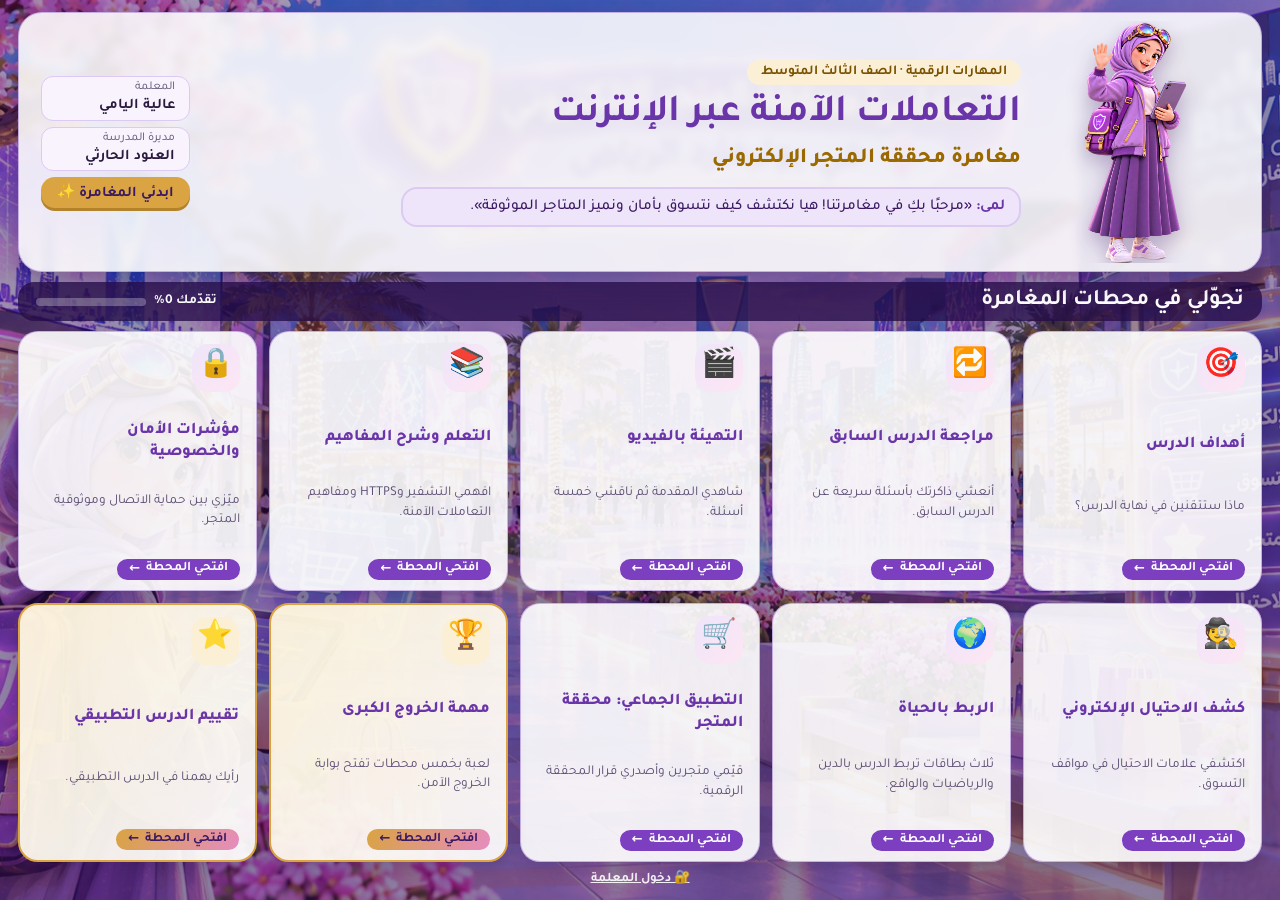
==== commit d23cc360: "واجهة بأسلوب متجر: إلغاء الشريط العلوي، لمى في الترحيب، شريط رجوع بسيط داخل المحاور Co-Authored-By: " ====
--- a/index.html
+++ b/index.html
@@ -10,15 +10,6 @@
 </head>
 <body>
 <a class="skip" href="#stage">تخطي إلى المحتوى</a>
-
-<header class="topbar" id="topbar">
-  <div class="topline">
-    <div class="brand"><span class="dot">🔍</span><span>مغامرة محققة المتجر الإلكتروني</span></div>
-    <div class="pg-text"><span id="pgText">0 من 11</span></div>
-  </div>
-  <nav class="tabsbar" id="tabsbar" aria-label="تبويبات الدرس" role="tablist"></nav>
-  <div class="progress" aria-hidden="true"><i id="prog"></i></div>
-</header>
 
 <div class="layout" id="layout">
   <aside class="luma-col" id="lumaCol" aria-live="polite">
--- a/css/style.css
+++ b/css/style.css
@@ -236,6 +236,86 @@
   .gamebox iframe{height:720px}
   .calc{grid-template-columns:1fr}
 }
+
+/* ===== خلفية بوليفارد الرياض لكل الموقع ===== */
+body{background-color:#4a2a7a;background-image:linear-gradient(rgba(250,247,254,.82),rgba(250,247,254,.9)),url(../assets/bg-boulevard.jpg);background-size:cover;background-position:center;background-attachment:fixed;background-repeat:no-repeat}
+body.is-home{background-image:linear-gradient(rgba(45,18,85,.42),rgba(45,18,85,.55)),url(../assets/bg-boulevard.jpg)}
+
+/* ===== الواجهة الرئيسة بأسلوب متجر ===== */
+body.is-home .layout{grid-template-columns:1fr;margin:0 auto;max-width:1320px;padding:12px 18px 0}
+body.is-home .luma-col,body.is-home .luma-show,body.is-home .footer{display:none!important}
+body.is-home .stage{background:transparent;box-shadow:none;border:0;padding:0;min-height:0;animation:none}
+.luma-col{top:16px}
+.layout{margin-top:16px}
+.home{display:flex;flex-direction:column;gap:10px;height:calc(100vh - 24px);min-height:600px}
+.shop-hero{flex:0 0 auto;display:grid;grid-template-columns:200px 1fr auto;gap:18px;align-items:center;background:rgba(255,255,255,.88);border:1.5px solid rgba(122,63,191,.35);border-radius:24px;padding:8px 22px;box-shadow:0 10px 28px rgba(40,15,75,.28);backdrop-filter:blur(4px);-webkit-backdrop-filter:blur(4px);height:clamp(190px,30vh,260px)}
+.sh-luma{height:100%;min-height:0;display:flex;align-items:flex-end;justify-content:center;overflow:hidden}
+.sh-luma img{max-height:100%;max-width:100%;object-fit:contain;filter:drop-shadow(0 8px 10px rgba(60,20,100,.3));animation:float 5s ease-in-out infinite}
+.sh-luma .luma-fallback{width:120px;height:120px}
+.sh-kicker{display:inline-block;background:var(--gold-soft);color:var(--warn);font-weight:700;border-radius:999px;padding:0 14px;font-size:.85rem}
+.shop-hero h1{color:var(--p700);margin:2px 0 0;font-size:clamp(1.5rem,3vw,2.4rem);line-height:1.3}
+.sh-sub{color:#9a6a00;font-weight:800;font-size:clamp(1rem,1.8vw,1.35rem)}
+.sh-bubble{margin-top:8px;background:var(--p100);border:2px solid var(--p200);border-radius:16px;padding:6px 14px;color:var(--p900);font-weight:500;font-size:.95rem;line-height:1.6;max-width:620px}
+.sh-bubble b{color:var(--p700)}
+.sh-meta{list-style:none;margin:0;padding:0;display:flex;flex-direction:column;gap:6px;align-items:stretch}
+.sh-meta li{background:var(--p50);border:1px solid var(--p200);border-radius:12px;padding:2px 14px;line-height:1.45;display:flex;flex-direction:column;font-size:.92rem}
+.sh-meta li span{font-size:.75rem;color:var(--muted)}
+.sh-meta li.sh-go{background:none;border:0;padding:0}
+.btn.sm{padding:5px 16px;font-size:.92rem}
+.shop-title{flex:0 0 auto;display:flex;justify-content:space-between;align-items:center;gap:12px;background:rgba(38,14,72,.78);border-radius:16px;padding:4px 18px;color:#fff}
+.shop-title h2{color:#fff;margin:0;font-size:clamp(1.1rem,2vw,1.4rem)}
+.sh-pg,.mini-pg{display:flex;align-items:center;gap:8px;font-size:.85rem;font-weight:700;white-space:nowrap}
+.bar{display:block;width:110px;height:8px;border-radius:99px;background:rgba(255,255,255,.28);overflow:hidden}
+.bar b{display:block;height:100%;width:0;background:var(--gold);border-radius:99px;transition:width .4s}
+.tiles{flex:1;min-height:0;display:grid;grid-template-columns:repeat(5,1fr);grid-template-rows:repeat(2,minmax(0,1fr));gap:12px}
+.tile{position:relative;display:flex;flex-direction:column;align-items:flex-start;justify-content:space-between;text-align:right;gap:2px;padding:12px 16px 10px;background:rgba(255,255,255,.9);border:1.5px solid rgba(122,63,191,.35);border-radius:20px;box-shadow:0 6px 18px rgba(40,15,75,.22);color:var(--ink);transition:transform .18s,box-shadow .18s,background .18s,border-color .18s;min-width:0}
+.tile:hover,.tile:focus-visible{transform:translateY(-5px);background:#fff;border-color:var(--p600);box-shadow:0 0 0 3px rgba(167,122,216,.45),0 14px 28px rgba(40,15,75,.32)}
+.tile:active{transform:translateY(-1px) scale(.99)}
+.tile-ico{font-size:1.8rem;line-height:1;width:48px;height:48px;border-radius:16px;background:linear-gradient(135deg,var(--p100),#fde6f3);display:grid;place-items:center;flex:none}
+.tile-title{font-weight:800;color:var(--p700);font-size:1.02rem;line-height:1.35}
+.tile-desc{font-size:.85rem;color:var(--muted);line-height:1.45;display:-webkit-box;-webkit-line-clamp:2;-webkit-box-orient:vertical;overflow:hidden}
+.tile-open{display:flex;align-items:center;gap:6px;color:#fff;background:var(--p600);font-weight:700;font-size:.82rem;border-radius:999px;padding:1px 12px}
+.tile-open i{font-style:normal;display:inline-block;transition:transform .18s}
+.tile:hover .tile-open i{transform:translateX(-4px)}
+.tile.feat{border-color:var(--gold);border-width:2px;background:linear-gradient(135deg,rgba(255,246,220,.96),rgba(255,255,255,.92))}
+.tile.feat .tile-ico{background:var(--gold-soft)}
+.tile.feat .tile-open{background:linear-gradient(120deg,#d9a441,#e58cc0);color:var(--p900)}
+.tile.done::after{content:"✓";position:absolute;top:10px;left:12px;width:24px;height:24px;border-radius:50%;background:var(--good);color:#fff;display:grid;place-items:center;font-size:.85rem;font-weight:800}
+.home-foot{flex:0 0 auto;text-align:center;font-size:.82rem;line-height:1.2}
+.home-foot a{color:#fff;font-weight:700;opacity:.9}
+
+/* شريط الرجوع داخل الصفحات (بسيط وليس شريط تنقل) */
+.backbar{display:flex;align-items:center;gap:12px;margin:-8px -8px 14px;padding-bottom:10px;border-bottom:1px solid var(--p100)}
+.backbar .back{border:1.5px solid var(--p200);background:var(--p50);color:var(--p700);font-weight:800;border-radius:999px;padding:3px 16px}
+.backbar .back:hover{background:var(--p100)}
+.backbar .crumb{color:var(--muted);font-weight:700;font-size:.92rem}
+.backbar .mini-pg{margin-inline-start:auto;color:var(--p700)}
+.backbar .bar{width:80px;background:var(--p100)}
+.backbar .bar b{background:var(--p600)}
+
+@media (max-width:1180px){
+  .home{height:auto;min-height:0}
+  .shop-hero{height:auto;grid-template-columns:150px 1fr;padding:12px 18px}
+  .sh-luma{height:200px}
+  .sh-meta{grid-column:1/-1;flex-direction:row;flex-wrap:wrap}
+  .tiles{grid-template-columns:repeat(4,1fr);grid-template-rows:none;grid-auto-rows:minmax(150px,auto)}
+}
+@media (max-width:900px){ .tiles{grid-template-columns:repeat(3,1fr)} }
+@media (max-width:700px){
+  body.is-home .layout{padding:10px 10px 0}
+  .shop-hero{grid-template-columns:1fr;text-align:center;gap:6px}
+  .sh-luma{height:190px}
+  .sh-bubble{max-width:none}
+  .sh-meta{justify-content:center}
+  .shop-title{flex-wrap:wrap}
+  .tiles{grid-template-columns:repeat(2,1fr)}
+  .tile{padding:10px 12px}
+  .tile-ico{width:40px;height:40px;font-size:1.5rem}
+  .tile-title{font-size:.95rem}
+  .backbar{flex-wrap:wrap}
+}
+@media (max-width:380px){ .tiles{grid-template-columns:1fr} }
+
 @media (prefers-reduced-motion:reduce){*{animation:none!important;transition:none!important}}
 @media print{
   .topbar,.luma-col,.navrow,.luma-show,.no-print,.footer{display:none!important}
